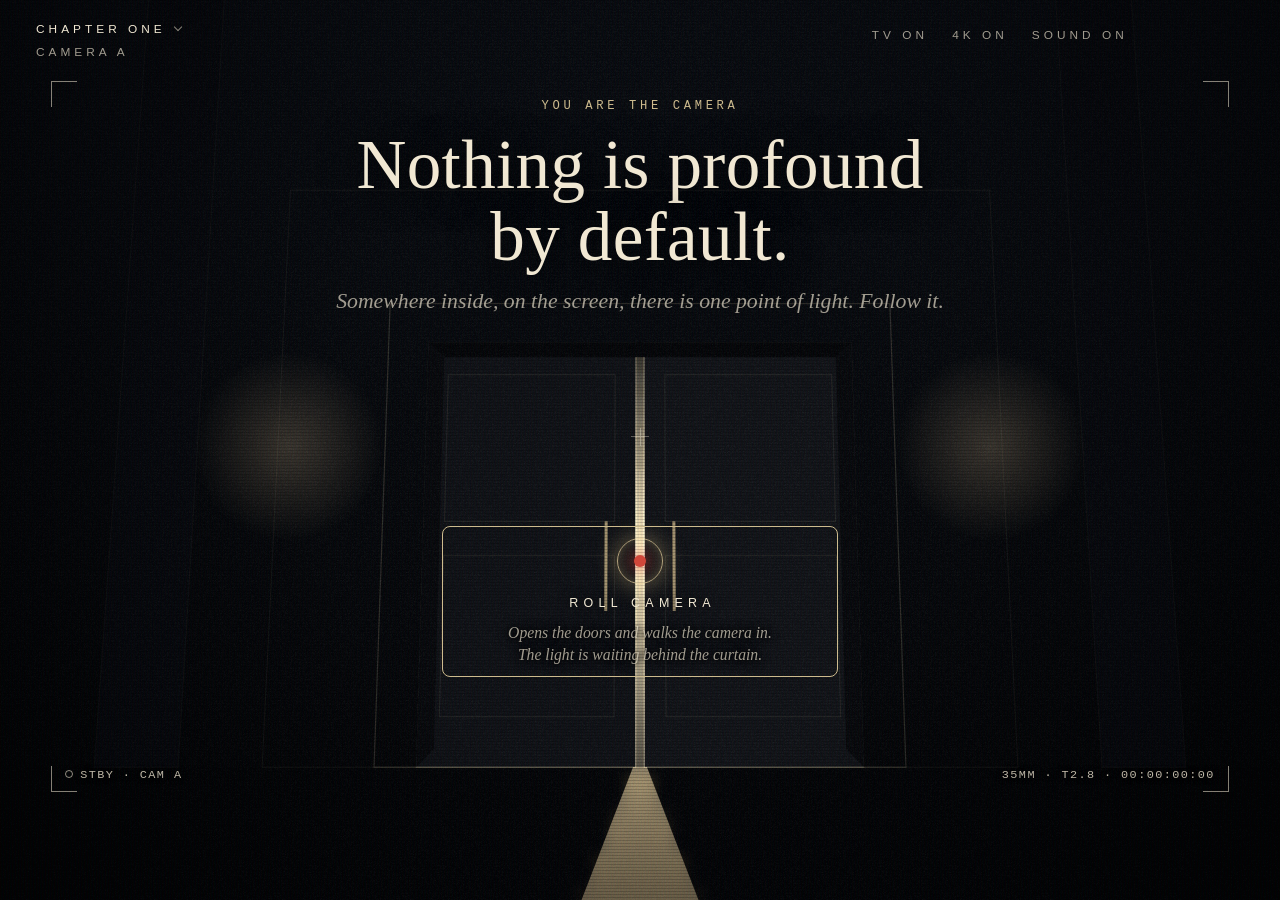
==== index.html @ b14008a3 "first version" ====
<!doctype html>
<html lang="en">
<head>
<meta charset="utf-8">
<meta name="viewport" content="width=device-width,initial-scale=1,viewport-fit=cover">
</head>
<body>
<title>Nothing Is Profound</title>
<meta name="description" content="Chapter One of an interactive exhibition: a camera follows one point of light through a cinema in four takes.">
<meta name="theme-color" content="#05070a">
<style>
:root{color-scheme:dark;
  --ink:#05070a; --ivory:#f1e8d3; --gold:#cdbb8e; --dim:rgba(241,232,211,.66); --rule:rgba(205,187,142,.5); --rec:#d0473a;
  --serif:"Cormorant Garamond","Iowan Old Style","Palatino Linotype",Palatino,"Book Antiqua",Georgia,"Times New Roman",serif;
  --sans:"Helvetica Neue",Helvetica,Arial,"Segoe UI",system-ui,sans-serif;
  --mono:ui-monospace,"SF Mono",Menlo,Consolas,"Courier New",monospace;
  --ease:cubic-bezier(.22,.61,.36,1);
}
*{box-sizing:border-box;margin:0;padding:0}
html,body{height:100%;background:var(--ink);color:var(--ivory);overflow:hidden;overscroll-behavior:none;touch-action:none;-webkit-tap-highlight-color:transparent}
body{font-family:var(--sans)}
#stage{position:fixed;inset:0;width:100%;height:100%;display:block}
#tv{position:fixed;inset:0;pointer-events:none;display:none;
  background:
    repeating-linear-gradient(to bottom,rgba(0,0,0,.18) 0,rgba(0,0,0,.18) 1px,transparent 1px,transparent 3px),
    repeating-linear-gradient(to right,rgba(255,60,40,.025) 0,rgba(255,60,40,.025) 1px,rgba(40,255,90,.02) 1px,rgba(40,255,90,.02) 2px,rgba(60,90,255,.025) 2px,rgba(60,90,255,.025) 3px),
    radial-gradient(ellipse 120% 110% at 50% 50%,transparent 58%,rgba(0,0,0,.58) 100%)}
body.tv #tv{display:block}

#vf{position:fixed;inset:max(64px,9vh) clamp(16px,4vw,56px) max(78px,12vh);pointer-events:none;transition:opacity 1.6s var(--ease)}
#vf i{position:absolute;width:26px;height:26px;border:0 solid rgba(241,232,211,.55)}
#vf i:nth-child(1){left:0;top:0;border-left-width:1px;border-top-width:1px}
#vf i:nth-child(2){right:0;top:0;border-right-width:1px;border-top-width:1px}
#vf i:nth-child(3){left:0;bottom:0;border-left-width:1px;border-bottom-width:1px}
#vf i:nth-child(4){right:0;bottom:0;border-right-width:1px;border-bottom-width:1px}
#vf .cross{position:absolute;left:50%;top:50%;width:18px;height:18px;margin:-9px 0 0 -9px;opacity:.35}
#vf .cross::before,#vf .cross::after{content:"";position:absolute;background:var(--ivory)}
#vf .cross::before{left:8.5px;top:0;width:1px;height:18px}#vf .cross::after{top:8.5px;left:0;height:1px;width:18px}
#vf .info{position:absolute;bottom:10px;font-family:var(--mono);font-size:.74rem;letter-spacing:.12em;color:rgba(241,232,211,.78);text-shadow:0 0 6px #000;white-space:nowrap}
#vf .l{left:14px}#vf .r{right:14px}
#vf .dot{display:inline-block;width:8px;height:8px;border-radius:50%;background:var(--rec);margin-right:7px;vertical-align:0;box-shadow:0 0 8px rgba(208,71,58,.8)}
body.stby #vf .dot{background:transparent;border:1px solid rgba(241,232,211,.6);box-shadow:none}
body.rec #vf .dot{animation:blink 1.6s steps(1) infinite}
body.hold #vf .dot{animation:none}
@keyframes blink{0%{opacity:1}50%{opacity:.25}}
body.final #vf .cross,body.dark #vf .cross{opacity:0}
body.dark #vf i{border-color:rgba(26,28,32,.5)}body.dark #vf .info{color:#1a1c20;text-shadow:none}

#ui{position:fixed;inset:0;pointer-events:none}
button{font:inherit;color:inherit;background:none;border:0;cursor:pointer;pointer-events:auto}
button:focus-visible{outline:1px solid var(--gold);outline-offset:5px;border-radius:2px}
.sr{position:absolute;width:1px;height:1px;overflow:hidden;clip:rect(0 0 0 0);white-space:nowrap}
.top{position:absolute;left:0;right:0;top:0;display:flex;justify-content:space-between;align-items:flex-start;padding:max(18px,env(safe-area-inset-top)) clamp(16px,3vw,36px) 0;font-size:.74rem;letter-spacing:.34em;text-transform:uppercase;color:var(--dim)}
.top .left{line-height:1.9}
.top .left b{font-weight:400;color:var(--ivory)}
.top .right{display:flex;gap:4px;flex-wrap:wrap;justify-content:flex-end}
.top button{padding:10px 10px;letter-spacing:.34em;text-transform:uppercase;font-size:.74rem;color:var(--dim)}
.top button:hover{color:var(--ivory)}
#restartTop{opacity:0;visibility:hidden;transition:opacity 1.6s var(--ease)}
#restartTop.on{opacity:1;visibility:visible}
#prog{position:absolute;left:50%;bottom:max(16px,env(safe-area-inset-bottom));transform:translateX(-50%);width:min(420px,calc(100% - 32px));font-size:.68rem;letter-spacing:.3em;text-transform:uppercase;color:var(--dim);transition:opacity 2s var(--ease)}
#prog .bar{display:grid;grid-template-columns:repeat(4,1fr);gap:6px;margin-bottom:10px}
#prog .bar i{height:1px;background:rgba(241,232,211,.18);position:relative;overflow:hidden}
#prog .bar i b{position:absolute;inset:0;width:0;background:var(--gold)}
#prog .lbl{text-align:center;white-space:nowrap;overflow:hidden;text-overflow:ellipsis}
body.intro #prog{opacity:0}
body.dark .top,body.dark .top button,body.dark #prog{color:#1a1c20}
body.dark #prog .bar i{background:rgba(20,22,26,.25)}

#intro{position:absolute;left:0;right:0;top:clamp(70px,11vh,120px);text-align:center;padding:0 6vw;transition:opacity 2.2s var(--ease)}
#intro .eyebrow{display:block;font-family:var(--mono);font-size:.76rem;letter-spacing:.3em;text-transform:uppercase;color:var(--gold);margin-bottom:16px}
#intro h1{font-family:var(--serif);font-weight:300;font-size:clamp(2.1rem,5.4vw,4.8rem);line-height:1.04;letter-spacing:.005em;text-shadow:0 2px 40px #000;text-wrap:balance}
#intro p{margin-top:clamp(10px,1.8vh,20px);font-family:var(--serif);font-style:italic;font-size:clamp(1rem,1.7vw,1.4rem);color:var(--dim);text-wrap:balance}
body:not(.intro) #intro{opacity:0}
#cta{position:absolute;left:0;top:0;transform:translate(-50%,-30px);display:flex;flex-direction:column;align-items:center;gap:12px;transition:opacity 2s var(--ease);padding:6px;width:min(24rem,86vw)}
#cta .ring{position:relative;width:46px;height:46px;border-radius:50%;border:1px solid rgba(235,214,160,.75);box-shadow:0 0 22px 2px rgba(235,205,140,.35),inset 0 0 14px rgba(235,205,140,.3);animation:breathe 4.4s ease-in-out infinite}
#cta .ring::after{content:"";position:absolute;inset:16px;border-radius:50%;background:var(--rec);box-shadow:0 0 14px 3px rgba(208,71,58,.6)}
#cta .t1{font-size:.78rem;letter-spacing:.42em;text-transform:uppercase;color:var(--ivory);padding-left:.42em;text-shadow:0 0 12px #000}
#cta .t2{font-family:var(--serif);font-style:italic;font-size:.98rem;line-height:1.35;color:var(--dim);text-align:center;text-shadow:0 0 12px #000,0 0 4px #000;text-wrap:balance}
body:not(.intro) #cta{opacity:0;pointer-events:none;visibility:hidden;transition:opacity 1.2s,visibility 0s 1.2s}
@keyframes breathe{0%,100%{opacity:.8;transform:scale(1)}50%{opacity:1;transform:scale(1.06)}}

#shade{position:absolute;left:0;right:0;bottom:0;height:44%;background:linear-gradient(to top,rgba(2,3,5,.82),rgba(2,3,5,.45) 55%,transparent);opacity:0;transition:opacity 1.6s var(--ease)}
#shade.on{opacity:1}
.line{position:absolute;left:50%;width:min(92vw,56rem);transform:translate(-50%,8px);text-align:center;font-family:var(--serif);opacity:0;filter:blur(6px);visibility:hidden;text-wrap:balance;
  transition:opacity .9s var(--ease),transform .9s var(--ease),filter .9s var(--ease),visibility 0s .9s}
.line.on{opacity:1;transform:translate(-50%,0);filter:blur(0);visibility:visible;transition:opacity 1.2s var(--ease),transform 1.2s var(--ease),filter 1.2s var(--ease),visibility 0s}
.line.sub{bottom:calc(16% + 30px);font-size:clamp(1.15rem,.9rem + 1.5vw,2rem);font-style:italic;line-height:1.35;color:var(--ivory);text-shadow:0 1px 18px #000,0 0 3px rgba(0,0,0,.6)}
.line.std{bottom:calc(24% + 34px);font-size:clamp(.95rem,.8rem + .7vw,1.25rem);font-style:italic;line-height:1.45;color:var(--gold);text-shadow:0 2px 18px #000;transition-duration:2s}
.line.final{bottom:calc(34% + 40px);font-size:clamp(1.3rem,.9rem + 2.2vw,2.7rem);font-weight:300;line-height:1.28;color:var(--ivory);text-shadow:0 2px 24px #000;transition-duration:2s}
body.reduced .line{transform:translate(-50%,0);filter:none}

#act{position:absolute;left:50%;bottom:calc(max(16px,env(safe-area-inset-bottom)) + 44px);transform:translateX(-50%);width:min(30rem,calc(100% - 32px));display:flex;flex-direction:column;align-items:center;gap:14px;text-align:center;opacity:0;visibility:hidden;transition:opacity 1s var(--ease),visibility 0s 1s}
#act.on{opacity:1;visibility:visible;transition:opacity 1.4s var(--ease) .2s,visibility 0s}
#act .tag{font-family:var(--mono);font-size:.72rem;letter-spacing:.24em;text-transform:uppercase;color:var(--gold)}
#act p{font-family:var(--serif);font-style:italic;font-size:clamp(.98rem,.86rem + .35vw,1.14rem);line-height:1.4;color:var(--dim);text-shadow:0 0 14px #000,0 0 4px #000;text-wrap:balance}
#actBtn{padding:15px 22px 15px calc(22px + .42em);font-size:.78rem;letter-spacing:.42em;text-transform:uppercase;border:1px solid var(--rule);color:var(--ivory);background:rgba(5,7,10,.45);transition:background .6s,border-color .6s}
#actBtn:hover{background:rgba(205,187,142,.14);border-color:rgba(205,187,142,.85)}
#act:not(.on) #actBtn{pointer-events:none}
.cue{position:absolute;left:50%;bottom:calc(16% + 30px);transform:translateX(-50%);font-family:var(--serif);font-style:italic;letter-spacing:.14em;font-size:1.05rem;color:var(--dim);white-space:nowrap;opacity:0;visibility:hidden;transition:opacity 1s var(--ease),visibility 0s 1s}
.cue.on{opacity:1;visibility:visible;transition:opacity 1.2s var(--ease),visibility 0s}
noscript{position:fixed;inset:0;display:grid;place-items:center;text-align:center;padding:2rem;font-family:var(--serif);font-size:1.4rem}
@media (max-width:640px){
  .top{font-size:.66rem;letter-spacing:.26em}
  .top button{padding:10px 6px;letter-spacing:.2em}
  .top .left .scn{display:none}
  #vf .info{font-size:.66rem;letter-spacing:.06em}
}
@media (prefers-reduced-motion:reduce){#cta .ring{animation:none}body.rec #vf .dot{animation:none}}
</style>
<script>document.body.classList.add("intro","tv","stby")</script>
<canvas id="stage" aria-hidden="true"></canvas>
<div id="tv" aria-hidden="true"></div>
<div id="vf" aria-hidden="true"><i></i><i></i><i></i><i></i><span class="cross"></span>
  <span class="info l"><span class="dot"></span><span id="vfL">STBY &middot; CAM A</span></span>
  <span class="info r" id="vfR">35MM &middot; T2.8 &middot; 00:00:00:00</span>
</div>
<div id="ui">
  <div id="shade"></div>
  <header class="top">
    <div class="left"><b>Chapter One</b><br><span class="scn" id="scn">Camera A</span></div>
    <div class="right">
      <button id="tvBtn" type="button" aria-pressed="true">TV on</button>
      <button id="qual" type="button" aria-pressed="true">4K on</button>
      <button id="snd" type="button" aria-pressed="true">Sound on</button>
      <button id="restartTop" type="button">Restart</button>
    </div>
  </header>

  <section id="intro">
    <span class="eyebrow">You are the camera</span>
    <h1>Nothing is profound<br>by default.</h1>
    <p>Somewhere inside, on the screen, there is one point of light. Follow it.</p>
  </section>
  <button id="cta" type="button">
    <span class="ring" aria-hidden="true"></span>
    <span class="t1">Roll camera</span>
    <span class="t2">Opens the doors and walks the camera in. The light is waiting behind the curtain.</span>
  </button>

  <div id="lines"></div>
  <div class="cue" id="cue">Hold this moment.</div>
  <div id="act">
    <span class="tag" id="actTag">Next</span>
    <p id="actNote"></p>
    <button id="actBtn" type="button">Continue</button>
  </div>

  <div id="prog" role="progressbar" aria-label="Take" aria-valuemin="1" aria-valuemax="4" aria-valuenow="1">
    <div class="bar"><i><b></b></i><i><b></b></i><i><b></b></i><i><b></b></i></div>
    <div class="lbl" id="lbl">Take 1 of 4 · The Eye Opens</div>
  </div>
  <div class="sr" id="live" aria-live="polite"></div>
</div>
<noscript>This exhibition needs JavaScript to run.</noscript>

<script>
(()=>{
'use strict';
const $=s=>document.querySelector(s);
const cv=$('#stage');
const mainCtx=cv.getContext('2d',{alpha:false});
let ctx=mainCtx;
let reduce=matchMedia('(prefers-reduced-motion: reduce)').matches;
matchMedia('(prefers-reduced-motion: reduce)').addEventListener?.('change',e=>{reduce=e.matches;document.body.classList.toggle('reduced',reduce)});
document.body.classList.toggle('reduced',reduce);
const SERIF='"Cormorant Garamond","Iowan Old Style","Palatino Linotype",Palatino,"Book Antiqua",Georgia,"Times New Roman",serif';

/* ---------- constants & helpers ---------- */
const L=44, WALL=8.2, CEIL=6.4, SHW=6, SY0=-0.1, SY1=5.3, NEAR=0.25, SCY=2.6;
const ZP=2.9, YP=5.85, OPEN=7.4;
const clamp=(v,a,b)=>v<a?a:v>b?b:v, lerp=(a,b,t)=>a+(b-a)*t;
const sstep=(a,b,x)=>{const t=clamp((x-a)/(b-a),0,1);return t*t*(3-2*t)};
const eio=t=>{t=clamp(t,0,1);return t<.5?4*t*t*t:1-Math.pow(-2*t+2,3)/2};
const eo=t=>{t=clamp(t,0,1);return 1-Math.pow(1-t,3)};
const rgb=(r,g,b,a=1)=>`rgba(${r|0},${g|0},${b|0},${a.toFixed(3)})`;
const GOLD=a=>rgb(205,190,150,a);
const floorY=z=>z>6?-0.047*(z-6):0;
const E=(z,up=0)=>floorY(z)+1.62+up;
function mulberry(a){return()=>{a|=0;a=a+0x6D2B79F5|0;let t=Math.imul(a^a>>>15,1|a);t=t+Math.imul(t^t>>>7,61|t)^t;return((t^t>>>14)>>>0)/4294967296}}

/* ---------- the text ---------- */
const TXT={
 l1:'Before you admire it, look.',
 l2:'Stay with the image.',
 l7:'A pause must create tension, anticipation, unease — something.',
 l11:'Nothing is profound<br>by default.',
 l12:'But if it refuses understanding,<br>it must create something in its place.',
 l13:'One standard for every chapter that follows:<br>judge a film by what it creates on screen.',
};
/* Chapter One sets the standard and asks only one thing of you: look.
   Ambiguity and confusion belong to Chapter Two; discomfort, boredom and wasted time to Chapter Three. */
const TAKES=['The Eye Opens','Stay','The Pause','What It Creates'];
const NEXT=[
 null,
 {label:'Roll take 2', note:'Holds the camera on the image. Nothing is explained; see what staying gives you.'},
 {label:'Roll take 3', note:'The light falls toward still water. Everything, the camera included, stops for four seconds.'},
 {label:'Roll take 4', note:'The light leaves the screen, leads the camera through it and shows what it creates.'},
 {label:'Continue · Chapter Two', note:'The camera stops. Next: a short film, and the question of what it means.'},
];
/* the curtain only opens from the middle to both sides: close, change, open */
const REOPEN=[[0,OPEN],[.9,0],[1.0,0],[2.1,OPEN]];
const SC=[0,SCY,L];

/* each take: camera keys [t,x,y,z,aimX,aimY,aimZ], the curtain, the words, and a camera effect tied to the film */
function buildAct(n){
  switch(n){
  case 1:return{T:10,
    cam:[[0,0,1.62,S.z0,0,1.62+.11*-S.z0,0],[3.2,0,1.62,-1.0,0,2.0,20],[6.5,.4,E(9),9,...SC],[10,0,E(18.5),18.5,...SC]],
    trav:[[0,0],[4.4,0],[6.4,OPEN]],
    words:[['l1',5.0,1e9,{y:.86,fs:40}]],
    film:film1,fx:t=>({})};
  case 2:return{T:10,
    cam:[[0,0,E(18.5),18.5,...SC],[2.2,0,E(18.6),18.6,...SC],[10,0,E(22.5,.15),22.5,...SC]],
    trav:REOPEN,
    words:[['l2',2.4,6.2,{y:.18,fs:46}]],
    film:film2,fx:fx2};
  case 3:return{T:6.5,
    cam:[[0,0,E(22.5,.15),22.5,...SC],[2.0,0,E(23,1.2),23,...SC],[4.0,1.2,E(26,1.8),26,0,1.6,L],[6.5,0,E(28,.3),28,...SC]],
    trav:REOPEN,
    words:[['l7',2.2,1e9,{y:.18,fs:32}]],
    film:film4,fx:fx4,pauseAt:4.0,impact:4.4};
  case 4:{
    const cover=PW*Math.max(W/PW,H/PH);S.zF=clamp(L-2*SHW*F0/cover,30,42.6);
    return{T:13,
    cam:[[0,0,E(28,.3),28,...SC],[3.4,-.8,E(27,.6),27,...SC],[5.5,0,E(31,.2),31,...SC],[7.0,0,SCY,S.zF,...SC]],
    trav:REOPEN,
    words:[['l11',5.4,1e9,{y:.47,fs:60,w:.52,upright:1}]],
    film:film5,fx:fx5,final:1};}
  }
}
function track(tr,t){
  if(t<=tr[0][0])return tr[0][1];
  for(let i=0;i<tr.length-1;i++){const a=tr[i],b=tr[i+1];if(t<=b[0])return lerp(a[1],b[1],eio((t-a[0])/((b[0]-a[0])||1)))}
  return tr[tr.length-1][1];
}
function camEval(k,t){
  const n=k.length;if(n===1||t<=k[0][0])return k[0];if(t>=k[n-1][0])return k[n-1];
  let i=0;while(t>k[i+1][0])i++;
  const a=k[i],b=k[i+1],h=b[0]-a[0],s=(t-a[0])/h,s2=s*s,s3=s2*s;
  const h00=2*s3-3*s2+1,h10=s3-2*s2+s,h01=-2*s3+3*s2,h11=s3-s2,out=[t];
  for(let d=1;d<7;d++){
    const m0=i===0?0:(b[d]-k[i-1][d])/(b[0]-k[i-1][0]);
    const m1=i+1===n-1?0:(k[i+2][d]-a[d])/(k[i+2][0]-a[0]);
    out.push(h00*a[d]+h10*h*m0+h01*b[d]+h11*h*m1);
  }
  return out;
}

/* ---------- state ---------- */
let S,ACT=null;
function fresh(){return{act:0,at:0,ready:false,readyT:0,t:0,rec:0,ts:1,tsT:1,z0:-6,zF:38,
  px:0,py:0,ptx:0,pty:0,door:0,frozen:false,holdT:0,pauseDone:false,impact:false,reveal:5,
  domOn:{},flood:0,ground:0,beyondT:0,trav:0,luma:.2,blur:0,roll:0,streak:0}}
S=fresh();
const now=()=>performance.now();

/* ---------- geometry of the room ---------- */
const rng=mulberry(20190);
const rows=[];
for(let i=0;i<33;i++){
  const z=6.6+i*1.05,seats=[],dens=.26+rng()*.52;
  for(const sd of[-1,1]){let prev=false;
    for(let j=0;j<9;j++){
      const occ=rng()<dens*(prev?1.25:.82);prev=occ;
      let p=null;
      if(occ){const tall=rng();p={dx:(rng()-.5)*.09,s:.9+rng()*.24,h:1.22+tall*.12,sh:(rng()-.5)*.04,hair:rng()<.3?(rng()<.5?-1:1):0,lean:(rng()-.5)*.05}}
      seats.push({xc:sd*(1.6+j*.6),p});
    }}
  if(z>16.5&&z<20.6)continue;
  rows.push({z,seats});
}
const PILZ=[];for(let z=3.2;z<41;z+=3)PILZ.push(z);
const PANELS=[27.2,30.2,33.4];
const dust=[];{const r=mulberry(9);for(let i=0;i<170;i++)dust.push({x:(r()-.5)*15,y:-1.2+r()*7.4,z:2+r()*41,a:r()*6.28,b:r()*6.28,c:r()*6.28,s:.4+r()*1.2})}

/* ---------- the film on the screen, drawn live ---------- */
const PW=960,PH=432;
const mk=(w,h)=>{const c=document.createElement('canvas');c.width=w;c.height=h;return c};
const pc=mk(PW,PH),g=pc.getContext('2d'),tvC=mk(PW,PH),tg=tvC.getContext('2d');
const scan=mk(1,3);{const s=scan.getContext('2d');s.fillStyle='rgba(0,0,0,.28)';s.fillRect(0,2,1,1)}
const scanPat=tg.createPattern(scan,'repeat');
const hasFilter='filter' in g;
const INK='#1b1812',INKA=a=>`rgba(27,24,18,${clamp(a,0,1).toFixed(3)})`,LIGHT=a=>`rgba(255,251,238,${clamp(a,0,1).toFixed(3)})`;
const CTR=[PW/2,PH*.45];
function wrapText(text,maxW){
  const out=[];
  for(const para of text.split('<br>')){let cur='';for(const w of para.split(' ')){const t=cur?cur+' '+w:w;if(cur&&g.measureText(t).width>maxW){out.push(cur);cur=w}else cur=t}out.push(cur)}
  return out;
}
function drawWords(t){
  for(const [k,t0,t1,o] of ACT.words){
    const a=sstep(t0,t0+.6,t)*(1-sstep(t1-.45,t1,t));if(a<.01)continue;
    g.save();g.globalAlpha=a;g.font=(o.upright?'300 ':'italic 400 ')+o.fs+'px '+SERIF;g.textAlign='center';g.textBaseline='middle';
    const lines=wrapText(TXT[k],(o.w||.84)*PW),lh=o.fs*(o.upright?1.04:1.22),y0=o.y*PH-(lines.length-1)*lh/2+(1-a)*6;
    g.fillStyle=INK;g.shadowColor='rgba(255,248,230,.7)';g.shadowBlur=12;
    lines.forEach((s,i)=>g.fillText(s,(o.x||.5)*PW,y0+i*lh));g.restore();
  }
}
/* the protagonist: one point of light */
function spark(x,y,r,a=1){
  if(a<.01)return;
  const R=r*4.5,gl=g.createRadialGradient(x,y,0,x,y,R);gl.addColorStop(0,`rgba(255,226,160,${(.9*a).toFixed(3)})`);gl.addColorStop(.3,`rgba(255,214,140,${(.4*a).toFixed(3)})`);gl.addColorStop(1,'rgba(255,214,140,0)');
  g.fillStyle=gl;g.fillRect(x-R,y-R,2*R,2*R);
  const cg=g.createRadialGradient(x-r*.3,y-r*.3,0,x,y,r);cg.addColorStop(0,`rgba(255,252,240,${a.toFixed(3)})`);cg.addColorStop(1,`rgba(244,196,112,${a.toFixed(3)})`);
  g.fillStyle=cg;g.beginPath();g.arc(x,y,r,0,6.2832);g.fill();g.strokeStyle=INKA(.7*a);g.lineWidth=1.4;g.stroke();
}
function poly2(n,cx,cy,r,rot){g.moveTo(cx+r*Math.cos(rot),cy+r*Math.sin(rot));for(let i=1;i<n;i++)g.lineTo(cx+r*Math.cos(rot+i*6.2832/n),cy+r*Math.sin(rot+i*6.2832/n));g.closePath()}
const HY=PH*.64, SUN=[PW/2,HY-18];
function horizon(a,s,t){
  if(a<.01)return;
  g.fillStyle=`rgba(70,62,46,${(.2*a).toFixed(3)})`;g.fillRect(0,HY,PW,PH-HY);
  g.fillStyle=INKA(.75*a);g.fillRect(PW*.06,HY,PW*.88,1.5);
  for(let i=0;i<6;i++){const w=(34-i*4)*s*(.65+.35*Math.sin(t*2.3+i*1.7));g.fillStyle=LIGHT(.75*s*a);g.fillRect(PW/2-w,HY+8+i*9,w*2,1.5)}
}

/* TAKE 1: a point of light in the dark; an iris opens; the light becomes a low sun and stays */
function film1(t){
  const io=eo((t-4.6)/2.4),s=eio((t-7.2)/1.6),hw=eo((t-7.0)/1.2);
  if(hw>.01){g.save();g.beginPath();g.rect(PW/2-hw*PW*.5,0,hw*PW,PH);g.clip();horizon(1,s,t);g.restore()}
  const r=lerp(4,30,s),x=SUN[0],y=lerp(CTR[1],SUN[1],s);
  if(io<.999){
    const rad=lerp(0,PW*.72,io);
    g.save();g.beginPath();g.rect(0,0,PW,PH);if(rad>.5)poly2(7,CTR[0],CTR[1],rad,io*.9);g.fillStyle='#100e0b';g.fill('evenodd');
    if(rad>.5){g.strokeStyle=LIGHT(.3);g.lineWidth=1.2;g.beginPath();poly2(7,CTR[0],CTR[1],rad,io*.9);g.stroke()}
    g.restore();
  }
  spark(x,y+Math.sin(t*1.3)*1.2*s,r*(1+.04*Math.sin(t*2.1)),1);
  S.luma=.2+.75*io+.1*s;
}
/* TAKE 2 (Stay): nothing is explained. The camera stays, and staying is answered:
   the sun goes down, stars come out, and its reflection reaches all the way to you */
const STARS=(()=>{const r=mulberry(31),p=[];for(let i=0;i<46;i++)p.push([r()*PW,r()*HY*.9,r()*6.28,.6+r()*1.4]);return p})();
const setK=t=>eio((t-2.4)/6.2);
function sunset(k,t,lenMul=1){
  if(k>0){
    const sk=g.createLinearGradient(0,0,0,HY);sk.addColorStop(0,`rgba(28,24,30,${(.55*k).toFixed(3)})`);sk.addColorStop(1,`rgba(120,80,40,${(.25*k).toFixed(3)})`);
    g.fillStyle=sk;g.fillRect(0,0,PW,HY);
    for(const [x,y,ph,s] of STARS){const a=sstep(.3,1,k)*(.5+.5*Math.sin(t*1.1*s+ph));g.fillStyle=LIGHT(a*.9);g.fillRect(x,y,1.6*s,1.6*s)}
  }
  g.fillStyle='rgba(70,62,46,.2)';g.fillRect(0,HY,PW,PH-HY);g.fillStyle=INKA(.75);g.fillRect(PW*.06,HY,PW*.88,1.5);
  const y=lerp(SUN[1],HY+10,k);
  g.save();g.beginPath();g.rect(0,0,PW,HY);g.clip();spark(SUN[0],y+Math.sin(t*1.3)*1.2*(1-k),30);g.restore();
  const len=lerp(40,PH-HY-2,eo(k))*lenMul;
  for(let i=0;i*7<len;i++){const w=(lerp(30,70,k)-i*.12)*(.55+.45*Math.sin(t*2.2+i*1.3))*lenMul;
    if(w>1){g.fillStyle=`rgba(255,224,160,${(.75*(1-i*7/(PH-HY))).toFixed(3)})`;g.fillRect(SUN[0]-w,HY+5+i*7,w*2,2)}}
}
function film2(t){sunset(setK(t),t);S.luma=1-.3*setK(t)}
function fx2(){return{}}

/* TAKE 3 (The pause): the sunset's reflection gathers back into the light, which rises,
   then falls toward still water; everything stops; it lands */
const WY=PH*.76;
const dropF=t=>t<4?Math.pow(clamp((t-2.2)/1.8,0,1),1.8)*.93:lerp(.93,1,eio((t-4)/.4));
function film4(t){
  if(t<2.05){const gk=eio((t-.2)/1.2),u=eio((t-1.4)/.6);
    if(gk<1){g.save();g.globalAlpha=1-gk*.999;sunset(1-gk,t,1-gk);g.restore()}
    spark(PW/2,lerp(HY-4,PH*.08,u),lerp(lerp(30,6,gk),5.5,u),gk)}
  const wa=eo((t-1.6)/.6),imp=t>4.4?t-4.4:-1;
  g.fillStyle=`rgba(80,72,56,${(.18*wa).toFixed(3)})`;g.fillRect(0,WY,PW,PH-WY);
  if(imp>0){const gl=g.createLinearGradient(0,WY,0,PH);gl.addColorStop(0,LIGHT(.5*Math.exp(-imp*.8)));gl.addColorStop(1,LIGHT(0));g.fillStyle=gl;g.fillRect(0,WY,PW,PH-WY)}
  g.fillStyle=INKA(.75*wa);g.fillRect(PW/2-PW*.42*wa,WY,PW*.84*wa,1.5);
  if(t>2.0&&t<4.4){const y=lerp(PH*.08,WY-8,dropF(t));spark(PW/2,y,5.5);g.fillStyle=INKA(.6);g.beginPath();g.moveTo(PW/2,y-14);g.lineTo(PW/2-4,y-4);g.lineTo(PW/2+4,y-4);g.closePath();g.fill()}
  if(imp>0){for(let j=0;j<5;j++){const p=(imp-j*.32)/2.0;if(p<=0||p>=1)continue;g.strokeStyle=INKA(.75*(1-p));g.lineWidth=1.6;g.beginPath();g.ellipse(PW/2,WY,PW*.44*eo(p),PH*.08*eo(p),0,0,6.2832);g.stroke()}
    spark(PW/2,WY-2,lerp(9,3,clamp(imp/1.2,0,1)),Math.max(.4,1-imp*.4))}
  S.luma=t<4.4?.75:lerp(.75,1,sstep(4.4,5.2,t))+.25*Math.exp(-Math.max(0,t-4.6)*1.5)*sstep(4.4,4.6,t);
}
function fx4(t){
  const w=sstep(2.0,2.6,t)*(1-sstep(4.6,5.8,t)),y=lerp(PH*.08,WY,dropF(t));
  const imp=t-4.4,jolt=imp>0?.35*Math.sin(imp*9)*Math.exp(-imp*2.5):0;
  return{aim:[0,SY1-(y/PH)*(SY1-SY0),L],aimW:w,dz:jolt,pitch:imp>0?.01*Math.sin(imp*31)*Math.exp(-imp*4):0};
}

/* TAKE 4 (What it creates): the light rises off the water, leaves the screen, flies through the room
   and comes back to write the standard with its own light */
const FT0=3.6,FT1=5.5;
function film5(t){
  const wa=1-sstep(5.0,5.8,t);
  g.fillStyle=`rgba(80,72,56,${(.18*wa).toFixed(3)})`;g.fillRect(0,WY,PW,PH-WY);g.fillStyle=INKA(.7*wa);g.fillRect(PW*.08,WY,PW*.84,1.5);
  if(t<2.6){const p=.5+t*.2;g.strokeStyle=INKA(.3*(1-t/2.6));g.lineWidth=1.2;g.beginPath();g.ellipse(PW/2,WY,PW*.44*p,PH*.08*p,0,0,6.2832);g.stroke()}
  if(t<3.75){const u=eio((t-2.2)/.8),y=lerp(WY-3,PH*.45,u)-eio((t-3.2)/.5)*PH*.6;spark(PW/2,y,lerp(4,7,u),1-sstep(3.45,3.75,t))}
  if(t>5.35&&t<7.2){const sx=lerp(-.15,1.15,eio((t-5.4)/1.6))*PW,sg=g.createLinearGradient(sx-130,0,sx+130,0);
    sg.addColorStop(0,LIGHT(0));sg.addColorStop(.5,LIGHT(.6));sg.addColorStop(1,LIGHT(0));
    g.save();g.globalCompositeOperation='lighter';g.fillStyle=sg;g.fillRect(sx-130,0,260,PH);g.restore();spark(sx,PH*.47,6,1-sstep(6.6,7.0,t))}
  S.luma=1+(t>FT0&&t<FT1+.1?.15:0);
}
const FLIGHT=[[0,2.8,43.9],[2.6,4.4,38],[1.8,3.4,31.5],[-1.6,3.9,30.5],[-2.4,4.5,36],[0,2.6,43.9]];
function flightAt(t){
  const u=clamp((t-FT0)/(FT1-FT0),0,1)*(FLIGHT.length-1),i=Math.min(FLIGHT.length-2,Math.floor(u)),s=u-i;
  const p0=FLIGHT[Math.max(0,i-1)],p1=FLIGHT[i],p2=FLIGHT[i+1],p3=FLIGHT[Math.min(FLIGHT.length-1,i+2)];
  const s2=s*s,s3=s2*s,o=[];
  for(let d=0;d<3;d++)o.push(.5*((2*p1[d])+(-p0[d]+p2[d])*s+(2*p0[d]-5*p1[d]+4*p2[d]-p3[d])*s2+(-p0[d]+3*p1[d]-3*p2[d]+p3[d])*s3));
  return o;
}
function fx5(t){
  const w=sstep(FT0-.1,FT0+.4,t)*(1-sstep(FT1-.5,FT1,t));
  return{aim:w>0?flightAt(t):null,aimW:w*.85};
}

function renderProj(){
  g.setTransform(1,0,0,1,0,0);g.globalAlpha=1;g.globalCompositeOperation='source-over';g.shadowBlur=0;g.lineCap='round';
  const gr=g.createRadialGradient(PW*.5,PH*.5,0,PW*.5,PH*.5,PW*.62);
  gr.addColorStop(0,'#ece3cb');gr.addColorStop(.55,'#c8bda0');gr.addColorStop(1,'#71684f');
  g.fillStyle=gr;g.fillRect(0,0,PW,PH);
  if(ACT){ACT.film(S.at);drawWords(S.at)}
  else{g.fillStyle='#100e0b';g.fillRect(0,0,PW,PH);spark(CTR[0],CTR[1],4)}
  const tvOn=document.body.classList.contains('tv');
  tg.setTransform(1,0,0,1,0,0);tg.globalAlpha=1;tg.globalCompositeOperation='copy';tg.drawImage(pc,0,0);tg.globalCompositeOperation='source-over';
  if(tvOn){
    tg.globalAlpha=.2;tg.drawImage(pc,3,0);tg.globalAlpha=.1;tg.drawImage(pc,-2,1);tg.globalAlpha=1;
    tg.fillStyle=scanPat;tg.fillRect(0,0,PW,PH);
    tg.fillStyle='rgba(70,52,28,.07)';tg.fillRect(0,0,PW,PH);
    const vg=tg.createRadialGradient(PW/2,PH/2,PH*.42,PW/2,PH/2,PW*.6);vg.addColorStop(0,'rgba(0,0,0,0)');vg.addColorStop(1,'rgba(0,0,0,.4)');
    tg.fillStyle=vg;tg.fillRect(0,0,PW,PH);
  }
}

/* ---------- canvas, camera & projection ---------- */
let W=0,H=0,DPR=1,F0=900,F=900,CX=0,CY=0,qscale=1,q4k=true,bgGrad,vigGrad,grainPat;
const fxC=mk(4,4),fxCtx=fxC.getContext('2d'),b1C=mk(4,4),b1=b1C.getContext('2d'),b2C=mk(4,4),b2=b2C.getContext('2d');
let grainTile=null;
const cam={x:0,y:1.62,z:-6,cy:1,sy:0,cp:1,sp:0};
let PX=0,PY=0,PD=1;
function resize(){
  W=Math.max(innerWidth,320);H=Math.max(innerHeight,240);CX=W/2;CY=H/2;
  const dev=devicePixelRatio||1;
  let dpr=q4k?Math.max(dev,2):Math.min(dev,1.5);
  dpr=Math.min(dpr,3)*qscale;
  const cap=q4k?3840*2160:1920*1200;
  if(W*H*dpr*dpr>cap)dpr=Math.sqrt(cap/(W*H));
  DPR=Math.max(.5,dpr);
  cv.width=Math.round(W*DPR);cv.height=Math.round(H*DPR);
  fxC.width=Math.ceil(cv.width/4);fxC.height=Math.ceil(cv.height/4);
  b1C.width=Math.ceil(cv.width/8);b1C.height=Math.ceil(cv.height/8);
  b2C.width=Math.ceil(cv.width/32);b2C.height=Math.ceil(cv.height/32);
  F0=F=Math.max(H*.9,W*.55);
  S.z0=-Math.max(6,6.2*F0/W);
  mainCtx.setTransform(DPR,0,0,DPR,0,0);
  bgGrad=mainCtx.createLinearGradient(0,0,0,H);bgGrad.addColorStop(0,'#070a10');bgGrad.addColorStop(1,'#040507');
  vigGrad=mainCtx.createRadialGradient(W/2,H/2,Math.min(W,H)*.35,W/2,H/2,Math.hypot(W,H)*.62);
  vigGrad.addColorStop(0,'rgba(0,0,0,0)');vigGrad.addColorStop(1,'rgba(0,0,0,.6)');
  if(!grainTile){grainTile=mk(256,256);const gg=grainTile.getContext('2d'),im=gg.createImageData(256,256),r=mulberry(3);
    for(let i=0;i<256*256;i++){const v=r()<.5?0:255;im.data[i*4]=im.data[i*4+1]=im.data[i*4+2]=v;im.data[i*4+3]=r()*30}
    gg.putImageData(im,0,0)}
  grainPat=mainCtx.createPattern(grainTile,'repeat');
  if(grainPat.setTransform&&window.DOMMatrix)grainPat.setTransform(new DOMMatrix([1/DPR,0,0,1/DPR,0,0]));
  $('#qual').textContent=q4k?'4K on':'4K off';$('#qual').setAttribute('aria-pressed',String(q4k));
  setCamera();
}
function pj(x,y,z){
  const dx=x-cam.x,dy=y-cam.y,dz=z-cam.z;
  const zc=dx*cam.sy+dz*cam.cy,xc=dx*cam.cy-dz*cam.sy,yc=dy*cam.cp-zc*cam.sp,d=dy*cam.sp+zc*cam.cp;
  PD=d;const k=F/d;PX=CX+xc*k;PY=CY-yc*k;
}
const cbuf=new Float64Array(96);
function pathPoly(a){
  const n=a.length/3;let started=false;
  for(let i=0;i<n;i++){
    const dx=a[i*3]-cam.x,dy=a[i*3+1]-cam.y,dz=a[i*3+2]-cam.z,zc=dx*cam.sy+dz*cam.cy;
    cbuf[i*3]=dx*cam.cy-dz*cam.sy;cbuf[i*3+1]=dy*cam.cp-zc*cam.sp;cbuf[i*3+2]=dy*cam.sp+zc*cam.cp;
  }
  const emit=(x,y,d)=>{const k=F/d,sx=CX+x*k,sy=CY-y*k;if(!started){ctx.moveTo(sx,sy);started=true}else ctx.lineTo(sx,sy)};
  let qx=cbuf[(n-1)*3],qy=cbuf[(n-1)*3+1],qd=cbuf[(n-1)*3+2];
  for(let i=0;i<n;i++){
    const x=cbuf[i*3],y=cbuf[i*3+1],d=cbuf[i*3+2],inC=d>=NEAR,inP=qd>=NEAR;
    if(inC!==inP){const t=(NEAR-qd)/(d-qd);emit(qx+(x-qx)*t,qy+(y-qy)*t,NEAR)}
    if(inC)emit(x,y,d);
    qx=x;qy=y;qd=d;
  }
  return started;
}
function poly(a,fill,stroke,lw){
  ctx.beginPath();if(!pathPoly(a))return;
  if(a.length>6)ctx.closePath();
  if(fill){ctx.fillStyle=fill;ctx.fill()}
  if(stroke){ctx.strokeStyle=stroke;ctx.lineWidth=lw||1;ctx.stroke()}
}
function grad(x1,y1,z1,x2,y2,z2,stops){
  pj(x1,y1,z1);const ax=PX,ay=PY;pj(x2,y2,z2);
  const gg=ctx.createLinearGradient(ax,ay,PX,PY);for(const s of stops)gg.addColorStop(s[0],s[1]);return gg;
}
function add(fn){ctx.save();ctx.globalCompositeOperation='lighter';fn();ctx.restore()}
function rr(p,x,y,w,h,r,top){
  if(top){p.moveTo(x,y+h);p.lineTo(x,y+r);p.arcTo(x,y,x+r,y,r);p.lineTo(x+w-r,y);p.arcTo(x+w,y,x+w,y+r,r);p.lineTo(x+w,y+h);p.closePath()}
  else{p.moveTo(x+r,y);p.arcTo(x+w,y,x+w,y+h,r);p.arcTo(x+w,y+h,x,y+h,r);p.arcTo(x,y+h,x,y,r);p.arcTo(x,y,x+w,y,r);p.closePath()}
}

/* ---------- scene drawing ---------- */
let LIT=0.1,GLOW=0,SR={x:0,y:0,w:0,h:0,vis:false};

/* the film's light reaches the room: rings of light travel across floor and ceiling after the drop lands */
/* while you stay, the sun's reflection runs off the screen and down the aisle to the camera */
function floorStreak(){
  const k=S.streak||0;if(k<.02)return;
  const zs=L-.4,len=k*Math.max(0,zs-cam.z-2.5),z1=zs-len,w=.15+.55*k;if(len<.3)return;
  const sg=grad(0,floorY(zs),zs,0,floorY(z1),z1,[[0,rgb(255,224,160,.42*k)],[.6,rgb(255,224,160,.12*k)],[1,rgb(255,224,160,0)]]);
  add(()=>poly([-w*.4,floorY(zs)+.02,zs,w*.4,floorY(zs)+.02,zs,w,floorY(z1)+.02,z1,-w,floorY(z1)+.02,z1],sg));
}
function roomRipples(){
  if(!ACT||!ACT.impact||S.at<ACT.impact)return;
  const t=S.at-ACT.impact;
  add(()=>{for(let j=0;j<4;j++){const p=(t-j*.35)/2.4;if(p<=0||p>=1)continue;const r=1+eo(p)*40,a=.55*(1-p);
    for(const surf of[0,1]){ctx.beginPath();let pen=false;
      for(let k=0;k<=40;k++){const th=-Math.PI/2+Math.PI*k/40,x=Math.sin(th)*r,z=L-.5-Math.cos(th)*r;
        if(Math.abs(x)>WALL||z<0){pen=false;continue}
        const y=surf?CEIL-.02:floorY(z)+.02;pj(x,y,z);if(PD<NEAR){pen=false;continue}
        if(!pen){ctx.moveTo(PX,PY);pen=true}else ctx.lineTo(PX,PY)}
      ctx.strokeStyle=rgb(240,222,180,a*(surf?.5:1));ctx.lineWidth=2;ctx.stroke()}}});
}

function drawShell(){
  ctx.fillStyle=bgGrad;ctx.fillRect(-W,-H,W*3,H*3);
  const ag=ctx.createLinearGradient(0,0,0,H*.5);ag.addColorStop(0,'rgba(40,56,84,.10)');ag.addColorStop(1,'rgba(40,56,84,0)');
  ctx.fillStyle=ag;ctx.fillRect(-W,-H,W*3,H*1.5);
  const lit=LIT*(1+GLOW*.6),z0=Math.max(0,cam.z-6);
  if(cam.z<1)poly([-16,0,cam.z-30,16,0,cam.z-30,16,0,0,-16,0,0],'#06080c');
  const fp=[-WALL,floorY(z0),z0,WALL,floorY(z0),z0];
  if(z0<6)fp.push(WALL,0,6);fp.push(WALL,floorY(L),L,-WALL,floorY(L),L);if(z0<6)fp.push(-WALL,0,6);
  poly(fp,'#07090e');
  const az=Math.max(z0,2),zg=Math.max(az,cam.z+2);
  poly([-1.25,floorY(az),az,1.25,floorY(az),az,1.25,floorY(L),L,-1.25,floorY(L),L],'#0a0d13');
  poly([-WALL,floorY(16.6),16.6,WALL,floorY(16.6),16.6,WALL,floorY(20.9),20.9,-WALL,floorY(20.9),20.9],'#0a0d13');
  if(L-zg>1){
    const lg=grad(0,floorY(L),L,0,floorY(zg),zg,[[0,rgb(232,216,176,.26*lit)],[.7,rgb(232,216,176,.05*lit)],[1,rgb(232,216,176,0)]]);
    add(()=>poly([-1.2,floorY(az),az,1.2,floorY(az),az,1.2,floorY(L),L,-1.2,floorY(L),L],lg));
    for(const sd of[-1,1])poly([sd*1.25,floorY(az)+.005,az,sd*1.25,floorY(L)+.005,L],null,GOLD(.08+.12*lit),1);
  }
  for(const sd of[-1,1]){
    const wp=[sd*WALL,floorY(z0),z0,sd*WALL,CEIL,z0,sd*WALL,CEIL,L,sd*WALL,floorY(L),L];if(z0<6)wp.push(sd*WALL,0,6);
    poly(wp,'#080b11');
    const zm=Math.max(z0,cam.z+2);
    const wg=grad(sd*WALL,2,L,sd*WALL,2,zm,[[0,rgb(205,190,150,.22*lit)],[.5,rgb(205,190,150,.05*lit)],[1,rgb(205,190,150,0)]]);
    add(()=>poly(wp,wg));
    const fz=floorY(zm);
    poly([sd*WALL,floorY(z0),z0,sd*WALL,floorY(L),L,sd*(WALL-1.6),floorY(L),L,sd*(WALL-1.6),floorY(z0),z0],grad(sd*WALL,fz,zm,sd*(WALL-1.6),fz,zm,[[0,'rgba(0,0,0,.6)'],[1,'rgba(0,0,0,0)']]));
    poly([sd*WALL,CEIL,z0,sd*WALL,CEIL,L,sd*WALL,CEIL-1.4,L,sd*WALL,CEIL-1.4,z0],grad(sd*WALL,CEIL,zm,sd*WALL,CEIL-1.4,zm,[[0,'rgba(0,0,0,.45)'],[1,'rgba(0,0,0,0)']]));
    poly([sd*WALL,CEIL-.3,zm,sd*WALL,CEIL-.3,L],null,GOLD(.05+.16*lit),1);
  }
  poly([-WALL,CEIL,z0,WALL,CEIL,z0,WALL,CEIL,L,-WALL,CEIL,L],'#05070b');
  for(let z=L-3;z>=Math.max(cam.z-4,3);z-=4){
    poly([-WALL,CEIL,z,WALL,CEIL,z,WALL,CEIL-.35,z,-WALL,CEIL-.35,z],'#080b11');
    poly([-WALL,CEIL-.35,z,WALL,CEIL-.35,z],null,GOLD(.04+.18*lit*(z/L)),1);
  }
  poly([-WALL,floorY(L),L,WALL,floorY(L),L,WALL,CEIL,L,-WALL,CEIL,L],'#04060a');
  floorStreak();roomRipples();
}

function drape(z,x1,x2,bot,top,lit){
  const w=Math.abs(x2-x1);if(w<.01||top-bot<.01)return;
  const n=Math.max(2,Math.round(w/.55)),ym=(bot+top)/2;
  for(let i=0;i<n;i++){
    const a=lerp(x1,x2,i/n),b=lerp(x1,x2,(i+1)/n);
    pj(a,ym,z);if(PD<NEAR)continue;const p1=PX;pj(b,ym,z);if(PD<NEAR)continue;
    const gg=ctx.createLinearGradient(p1,0,PX,0);
    gg.addColorStop(0,'#05070b');gg.addColorStop(.45,'#121722');gg.addColorStop(1,'#06080c');
    poly([a,bot,z,a,top,z,b,top,z,b,bot,z],gg);
    if(lit){
      const m=(a+b)/2,inside=Math.max(0,1-Math.abs(m)/(SHW+.5));
      if(inside>0){
        const al=lit*inside,g2=ctx.createLinearGradient(p1,0,PX,0);
        g2.addColorStop(0,rgb(240,222,180,.02*al));g2.addColorStop(.45,rgb(240,222,180,.26*al));g2.addColorStop(1,rgb(240,222,180,.03*al));
        const yb=Math.max(bot,SY0),yt=Math.min(top,SY1+.3);
        if(yt>yb)add(()=>poly([a,yb,z,a,yt,z,b,yt,z,b,yb,z],g2));
      }
    }
  }
  const ea=GOLD(.06+.24*LIT*(z/L));
  poly([x1,bot,z,x1,top,z],null,ea,1.2);
  poly([x2,bot,z,x2,top,z],null,ea,1.2);
}

function drawScreen(){
  const z=L;
  pj(-SHW,SY1,z);const tlx=PX,tly=PY,d1=PD;pj(SHW,SY1,z);const trx=PX,try_=PY,d2=PD;pj(-SHW,SY0,z);const blx=PX,bly=PY,d3=PD;pj(SHW,SY0,z);const brx=PX,bry=PY,d4=PD;
  const ok=Math.min(d1,d2,d3,d4)>NEAR;
  const minx=Math.min(tlx,blx),maxx=Math.max(trx,brx),miny=Math.min(tly,try_),maxy=Math.max(bly,bry);
  SR={x:minx,y:miny,w:maxx-minx,h:maxy-miny,vis:ok&&maxx>0&&minx<W&&maxy>0&&miny<H};
  const scr=clamp(LIT*S.luma+GLOW*.15,0,1.25),cx=(minx+maxx)/2,cy=(miny+maxy)/2;
  if(ok){
    add(()=>{const hr=Math.max(SR.w,SR.h)*1.1,hg=ctx.createRadialGradient(cx,cy,0,cx,cy,hr);
      hg.addColorStop(0,rgb(235,220,185,.2*scr));hg.addColorStop(.45,rgb(235,220,185,.05*scr));hg.addColorStop(1,rgb(235,220,185,0));
      ctx.fillStyle=hg;ctx.fillRect(cx-hr,cy-hr,hr*2,hr*2)});
    const fr=.2;
    poly([-SHW-fr,SY0-fr,z,SHW+fr,SY0-fr,z,SHW+fr,SY1+fr,z,-SHW-fr,SY1+fr,z],'#07090d',GOLD(.32*Math.min(1,scr)),1);
    ctx.save();
    ctx.transform((trx-tlx)/PW,(try_-tly)/PW,(blx-tlx)/PH,(bly-tly)/PH,tlx,tly);
    ctx.fillStyle='#090a0d';ctx.fillRect(0,0,PW,PH);
    ctx.globalAlpha=clamp(.06+.94*scr,0,1);ctx.imageSmoothingEnabled=true;ctx.imageSmoothingQuality='high';
    ctx.drawImage(tvC,0,0);
    ctx.restore();
  }
  const fb=floorY(L)-.1,vt=SY1+.5,o=S.trav;
  drape(L-.35,-o-OPEN,-o,fb,vt,LIT);
  drape(L-.36,o,o+OPEN,fb,vt,LIT);
  const inner=SHW+.6,cz=L-.75;
  drape(cz,-WALL,-inner,fb,CEIL,0);drape(cz,inner,WALL,fb,CEIL,0);
  poly([-WALL,vt,cz,WALL,vt,cz,WALL,CEIL,cz,-WALL,CEIL,cz],'#06080c');
  poly([-WALL,vt,cz,WALL,vt,cz],null,GOLD(.10+.2*Math.min(1,scr)),1.2);
}

function drawRow(r){
  const z=r.z,fy=floorY(z);
  const dd=z-cam.z;if(dd<-1)return;
  const rf=z/L,f=sstep(3,36,Math.max(dd,.3));
  const colS=rgb(lerp(5,13,f),lerp(7,18,f),lerp(12,26,f)),colP=rgb(lerp(1,6,f),lerp(2,8,f),lerp(4,12,f));
  const ra=clamp(LIT*S.luma*(.07+.62*Math.pow(rf,1.7))*(1+GLOW*1.2)*(1-sstep(S.reveal,S.reveal+10,Math.max(dd,0))),0,.85);
  const rimP=rgb(226,208,164,ra),rimS=rgb(170,170,160,ra*.62),halo=rgb(226,208,164,ra*.18);
  const pp=new Path2D(),sp=new Path2D();let anyP=false,anyS=false,kk=0;
  for(const s of r.seats){
    pj(s.xc,fy+.95,z);if(PD<NEAR+.05)continue;
    const k=F/PD,sx=PX,yT=PY;kk=Math.max(kk,k);
    const sw=.52*k;if(sx-sw/2>W+4||sx+sw/2<-4||yT>H+6)continue;
    pj(s.xc,fy-.02,z);const yB=PY;
    rr(sp,sx-sw/2,yT,sw,yB-yT,Math.min(.1*k,sw/2),true);anyS=true;
    const p=s.p;if(!p)continue;anyP=true;
    pj(s.xc+p.dx+p.lean,fy+p.h,z);const hx=PX,hy=PY;
    pj(s.xc+p.dx*.4,fy+1.1+p.sh,z);const shx=PX,shy=PY;
    const rx=.105*p.s*k,ry=.135*p.s*k;
    rr(pp,shx-.235*k,shy,.47*k,.28*k,.11*k,false);
    pp.rect(hx-.045*k,hy,.09*k,yT-hy+2);
    pp.moveTo(hx+rx,hy);pp.ellipse(hx,hy,rx,ry,0,0,6.2832);
    if(p.hair){pp.moveTo(hx+p.hair*rx*.5+rx*.62,hy-ry*.75);pp.ellipse(hx+p.hair*rx*.5,hy-ry*.75,rx*.62,ry*.5,0,0,6.2832)}
  }
  if(!anyS)return;
  const o=clamp(.012*kk,.6,3);
  ctx.save();
  if(anyP){ctx.translate(0,-o*2.2);ctx.fillStyle=halo;ctx.fill(pp);ctx.translate(0,o*1.2);ctx.fillStyle=rimP;ctx.fill(pp);ctx.translate(0,o);ctx.fillStyle=colP;ctx.fill(pp)}
  ctx.translate(0,-o);ctx.fillStyle=rimS;ctx.fill(sp);ctx.translate(0,o);ctx.fillStyle=colS;ctx.fill(sp);
  ctx.restore();
  if(dd>0&&dd<34){ctx.fillStyle=rgb(222,192,128,.4*LIT*(1-dd/34));
    for(const x of[-1.27,1.27]){pj(x,fy+.03,z);if(PD>NEAR){const sz=Math.max(1.1,.032*F/PD);ctx.fillRect(PX-sz/2,PY,sz,sz*.6)}}}
}

function drawPilaster(z){
  const lit=LIT*(1+GLOW),f=z/L;
  for(const sd of[-1,1]){
    const x2=sd*(WALL-.3),fa=floorY(z),fb=floorY(z+.55);
    poly([sd*WALL,fa,z,x2,fa,z,x2,CEIL,z,sd*WALL,CEIL,z],'#090c12');
    poly([x2,fa,z,x2,CEIL,z,x2,CEIL,z+.55,x2,fb,z+.55],'#0e131c');
    poly([x2,fa+.1,z,x2,CEIL,z],null,GOLD(.04+.36*lit*f),1.2);
    pj(x2,fa+2.4,z+.2);
    if(PD>1){const k=F/PD;add(()=>{const r=.5*k,sg=ctx.createRadialGradient(PX,PY,0,PX,PY,r);
      sg.addColorStop(0,rgb(255,214,150,.42*lit));sg.addColorStop(1,rgb(255,214,150,0));ctx.fillStyle=sg;ctx.fillRect(PX-r,PY-r,r*2,r*2)})}
  }
}

function drawProjector(){
  const x0=-.38,x1=.38,y0=YP-.35,y1=YP+.35,za=1.6,zb=ZP;
  poly([-.04,y1,2.2,.04,y1,2.2,.04,CEIL,2.2,-.04,CEIL,2.2],'#07090d');
  poly([x0,y0,zb,x1,y0,zb,x1,y1,zb,x0,y1,zb],'#080a0f');
  poly([x0,y0,za,x1,y0,za,x1,y0,zb,x0,y0,zb],'#06080c');
  poly([x0,y0,za,x0,y1,za,x0,y1,zb,x0,y0,zb],'#07090d');
  poly([x1,y0,za,x1,y1,za,x1,y1,zb,x1,y0,zb],'#07090d');
  poly([x0,y1,za,x1,y1,za,x1,y1,zb,x0,y1,zb],'#0b0e14');
  poly([x0,y0,za,x1,y0,za,x1,y1,za,x0,y1,za],'#090b10',GOLD(.1+.2*LIT),1);
}

function drawBeam(){
  const za=Math.max(ZP,cam.z+.7),zEnd=S.trav<.25?L-.6:L;
  if(za>=zEnd-.2)return;
  const n=18,base=.016*LIT*S.luma*(1+GLOW*.8),s=fxC.width/W;
  fxCtx.setTransform(1,0,0,1,0,0);fxCtx.clearRect(0,0,fxC.width,fxC.height);fxCtx.setTransform(s,0,0,s,0,0);
  ctx=fxCtx;ctx.globalCompositeOperation='lighter';
  for(let i=0;i<n;i++){
    const z=lerp(za,zEnd-.05,i/(n-1)),t=(z-ZP)/(L-ZP);
    const hx=lerp(.12,SHW,t),ya=lerp(YP-.06,SY0,t),yb=lerp(YP+.06,SY1,t);
    poly([-hx,ya,z,hx,ya,z,hx,yb,z,-hx,yb,z],rgb(238,222,185,base/(.55+t*1.4)));
  }
  ctx.globalCompositeOperation='source-over';ctx=mainCtx;
  ctx.save();ctx.setTransform(1,0,0,1,0,0);ctx.globalCompositeOperation='lighter';ctx.imageSmoothingQuality='high';
  ctx.restore();
  ctx.save();ctx.globalCompositeOperation='lighter';ctx.imageSmoothingQuality='high';ctx.drawImage(fxC,0,0,W,H);ctx.restore();
}

function drawDust(){
  const lit=LIT,t=S.t;
  ctx.save();
  for(const pass of[0,1]){
    ctx.beginPath();
    for(const d of dust){
      const x=d.x+Math.sin(t*.13*d.s+d.a)*.35,y=d.y+Math.sin(t*.11*d.s+d.b)*.25,z=d.z+Math.sin(t*.09*d.s+d.c)*.5;
      const tt=(z-ZP)/(L-ZP),hx=lerp(.12,SHW,tt),ya=lerp(YP,SY0,tt),yb=lerp(YP,SY1,tt);
      const inb=tt>0&&Math.abs(x)<hx&&y>ya&&y<yb;
      if((pass===1)!==inb)continue;
      pj(x,y,z);if(PD<.9||PX<-4||PX>W+4||PY<-4||PY>H+4)continue;
      const r=clamp(.014*F/PD,.5,2.4);
      ctx.moveTo(PX+r,PY);ctx.arc(PX,PY,r,0,6.2832);
    }
    ctx.fillStyle=pass?rgb(245,232,198,.6*lit):rgb(200,200,200,.10*lit);ctx.fill();
  }
  ctx.restore();
}

function drawFacade(){
  if(cam.z>-.05)return;
  const O=S.door;
  ctx.beginPath();pathPoly([-16,0,0,16,0,0,16,9,0,-16,9,0]);ctx.closePath();pathPoly([-1.6,0,0,1.6,0,0,1.6,3.1,0,-1.6,3.1,0]);ctx.closePath();
  ctx.fillStyle=grad(0,9,0,0,0,0,[[0,'#0d121b'],[1,'#07090d']]);ctx.fill('evenodd');
  for(const sd of[-1,1]){
    poly([sd*3.3,0,0,sd*3.9,0,0,sd*3.9,9,0,sd*3.3,9,0],'#0a0d14',GOLD(.05),1);
    poly([sd*6.5,.8,0,sd*12,.8,0,sd*12,6.5,0,sd*6.5,6.5,0],null,GOLD(.045),1);
    poly([sd*1.6,0,0,sd*1.6,3.1,0,sd*1.6,3.1,.5,sd*1.6,0,.5],'#0a0c11');
    pj(sd*2.6,2.3,-.05);
    if(PD>.3){const k=F/PD;add(()=>{const r=.7*k,sg=ctx.createRadialGradient(PX,PY,0,PX,PY,r);sg.addColorStop(0,rgb(255,214,150,.20));sg.addColorStop(1,rgb(255,214,150,0));ctx.fillStyle=sg;ctx.fillRect(PX-r,PY-r,r*2,r*2)})}
  }
  poly([-1.6,3.1,0,1.6,3.1,0,1.6,3.1,.5,-1.6,3.1,.5],'#07090d');
  poly([-1.9,0,0,-1.9,3.4,0,1.9,3.4,0,1.9,0,0],null,GOLD(.20),1.2);
  poly([-2.7,0,0,-2.7,4.3,0,2.7,4.3,0,2.7,0,0],null,GOLD(.07),1);
  const lk=1-O*.4,zf=Math.min(-.8,Math.max(-4.5,cam.z+1.2));
  const w0=.05+O*1.6,w1=lerp(w0,.5+O*2.6,-zf/4.5);
  const sg=grad(0,0,0,0,0,zf,[[0,rgb(255,224,160,.5*lk)],[.55,rgb(255,214,150,.12*lk)],[1,rgb(255,214,150,0)]]);
  add(()=>poly([-w0,0,0,w0,0,0,w1,0,zf,-w1,0,zf],sg));
}

function drawLeaves(){
  if(cam.z>1.9)return;
  const O=S.door,th=O*1.66,c=Math.cos(th),s=Math.sin(th),LW=1.57,Y1=3.1;
  for(const sd of[-1,1]){
    const hx=sd*1.6,P=(a,y)=>[hx-sd*a*LW*c,y,a*LW*s],sh=17+8*O+(sd>0?2:0);
    poly([...P(0,0),...P(1,0),...P(1,Y1),...P(0,Y1)],rgb(sh,sh+3,sh+10),GOLD(.32),1);
    for(const [y0,y1] of[[.35,1.5],[1.75,2.85]])poly([...P(.1,y0),...P(.9,y0),...P(.9,y1),...P(.1,y1)],null,GOLD(.10),1);
    poly([...P(.86,1.1),...P(.86,1.75)],null,rgb(235,205,140,.65*(1-O*.6)),3);
  }
  if(O<.98){
    const a=Math.pow(1-O,.6);
    const lg=grad(0,Y1,0,0,0,0,[[0,rgb(255,232,176,.15*a)],[.5,rgb(255,232,176,.95*a)],[1,rgb(255,232,176,.3*a)]]);
    add(()=>poly([-.035,0,0,.035,0,0,.035,Y1,0,-.035,Y1,0],lg));
  }
}

/* the light out in the auditorium, with a short trail */
function drawFlight(){
  if(!ACT||!ACT.final)return;
  const t=S.at;if(t<FT0||t>FT1)return;
  add(()=>{for(let k=14;k>=0;k--){const tt=t-k*.035;if(tt<FT0)continue;const p=flightAt(tt);pj(p[0],p[1],p[2]);if(PD<NEAR)continue;
    const r=Math.max(2,.09*F/PD)*(1-k/16),a=k?.35*(1-k/15):1,gl=ctx.createRadialGradient(PX,PY,0,PX,PY,r*4);
    gl.addColorStop(0,rgb(255,248,226,a));gl.addColorStop(.3,rgb(255,236,190,a*.45));gl.addColorStop(1,rgb(255,236,190,0));ctx.fillStyle=gl;ctx.fillRect(PX-r*4,PY-r*4,r*8,r*8)}});
}

const items=[];
function drawWorld(){
  items.length=0;
  items.push([L,7,0]);
  for(let i=0;i<rows.length;i++)if(rows[i].z>cam.z-1)items.push([rows[i].z,0,i]);
  for(const z of PILZ)items.push([z,1,z]);
  for(const z of PANELS)items.push([z,2,z]);
  items.push([2.2,3,0]);
  items.push([5.5,6,0]);
  if(cam.z<1.9)items.push([.3,4,0]);
  if(cam.z<-.05)items.push([0,5,0]);
  items.sort((a,b)=>b[0]-a[0]);
  const inner=WALL-.35;
  for(const it of items){
    switch(it[1]){
      case 0:drawRow(rows[it[2]]);break;
      case 1:drawPilaster(it[2]);break;
      case 2:{const z=it[2];drape(z,-WALL,-inner,floorY(z)-.1,CEIL,0);drape(z,inner,WALL,floorY(z)-.1,CEIL,0);break}
      case 3:drawProjector();break;
      case 4:drawLeaves();break;
      case 5:drawFacade();break;
      case 6:drawBeam();drawDust();break;
      case 7:drawScreen();break;
    }
  }
  drawFlight();
}

/* ---------- beyond the screen: the light draws one screen inside another ---------- */
function drawBeyond(flood,ground,tb){
  if(flood<=0)return;
  const a1=flood*(1-ground);
  if(a1>0){
    ctx.save();ctx.globalAlpha=a1;
    const sc=Math.max(W/PW,H/PH),dw=PW*sc,dh=PH*sc;
    ctx.imageSmoothingQuality='high';ctx.drawImage(tvC,(W-dw)/2,(H-dh)/2,dw,dh);ctx.restore();
  }
  if(ground<=0)return;
  ctx.save();ctx.globalAlpha=ground;
  const gg=ctx.createLinearGradient(0,0,0,H);gg.addColorStop(0,'#0d0f14');gg.addColorStop(1,'#07080b');
  ctx.fillStyle=gg;ctx.fillRect(0,0,W,H);
  for(let i=0;i<3;i++){
    const cx=W*(.3+.2*i),cy=H*.5,r=Math.max(W,H)*(.5+.08*i);
    const rg=ctx.createRadialGradient(cx,cy,0,cx,cy,r);rg.addColorStop(0,'rgba(214,194,146,.07)');rg.addColorStop(1,'rgba(214,194,146,0)');
    ctx.fillStyle=rg;ctx.fillRect(0,0,W,H);
  }
  const t=S.t;
  for(let i=0;i<70;i++){
    const d=dust[i],layer=1+(i%3),px_=S.px*layer*10,py_=S.py*layer*7;
    const x=((d.x/15+.5)*W+Math.sin(t*.05*d.s+d.a)*18*layer+px_+W*2)%W,y=((d.y+1.2)/7.4*H+Math.sin(t*.04*d.s+d.b)*14*layer+py_+H*2)%H;
    ctx.fillStyle='rgba(236,222,186,'+(.05+.05*layer)+')';ctx.fillRect(x,y,layer*.9,layer*.9);
  }
  const bw=Math.min(W*.76,H*.42*2.2),bh=bw/2.2,N=18,cx=W/2,cy=H*.34;
  ctx.lineWidth=1;ctx.lineJoin='round';
  const rot=tb>4.5?(tb-4.5)*.02:0;
  for(let i=0;i<N;i++){
    const p=clamp((tb-.4-i*.18)/1.4,0,1);if(p<=0)continue;
    const sc=Math.pow(.88,i),ang=i*.082+rot*(i/N),co=Math.cos(ang),si=Math.sin(ang),hw=bw*sc/2,hh=bh*sc/2;
    const pts=[[-hw,-hh],[hw,-hh],[hw,hh],[-hw,hh],[-hw,-hh]].map(([x,y])=>[cx+x*co-y*si,cy+x*si+y*co]);
    let tot=0;const seg=[];for(let k=0;k<4;k++){const l=Math.hypot(pts[k+1][0]-pts[k][0],pts[k+1][1]-pts[k][1]);seg.push(l);tot+=l}
    let rem=tot*eio(p);ctx.beginPath();ctx.moveTo(pts[0][0],pts[0][1]);let hx=pts[0][0],hy=pts[0][1];
    for(let k=0;k<4&&rem>0;k++){const f=Math.min(1,rem/seg[k]);hx=lerp(pts[k][0],pts[k+1][0],f);hy=lerp(pts[k][1],pts[k+1][1],f);ctx.lineTo(hx,hy);rem-=seg[k]}
    ctx.strokeStyle='rgba(226,208,160,'+(.62-.022*i).toFixed(3)+')';ctx.stroke();
    const next=clamp((tb-.4-(i+1)*.18)/1.4,0,1);
    if(p<1&&(next<=0||i===N-1)){const gl=ctx.createRadialGradient(hx,hy,0,hx,hy,12);gl.addColorStop(0,'rgba(255,246,214,.95)');gl.addColorStop(1,'rgba(255,246,214,0)');ctx.fillStyle=gl;ctx.fillRect(hx-12,hy-12,24,24)}
  }
  // the light comes to rest in the middle of what it drew
  const rest=sstep(3.6,4.6,tb);
  if(rest>0){const r=6+2*Math.sin(t*1.6),gl=ctx.createRadialGradient(cx,cy,0,cx,cy,r*5);gl.addColorStop(0,`rgba(255,246,214,${rest})`);gl.addColorStop(1,'rgba(255,246,214,0)');ctx.fillStyle=gl;ctx.fillRect(cx-r*5,cy-r*5,r*10,r*10)}
  ctx.restore();
}

function bloom(flood){
  const a=.22*(1-flood);if(a<.01)return;
  b1.setTransform(1,0,0,1,0,0);b1.globalCompositeOperation='copy';b1.imageSmoothingQuality='high';
  if('filter' in b1)b1.filter='contrast(2.2) brightness(.85)';
  b1.drawImage(cv,0,0,b1C.width,b1C.height);
  if('filter' in b1)b1.filter='none';
  b2.globalCompositeOperation='copy';b2.imageSmoothingQuality='high';b2.drawImage(b1C,0,0,b2C.width,b2C.height);
  b1.drawImage(b2C,0,0,b1C.width,b1C.height);
  ctx.save();ctx.setTransform(1,0,0,1,0,0);ctx.globalCompositeOperation='lighter';ctx.globalAlpha=a;ctx.drawImage(b1C,0,0,cv.width,cv.height);ctx.restore();
}

/* ---------- audio ---------- */
const A={ctx:null,master:null,duck:null,vin:null,on:true,last:-1};
function audioInit(){
  if(A.ctx)return;
  const AC=window.AudioContext||window.webkitAudioContext;if(!AC)return;
  const c=A.ctx=new AC(),m=A.master=c.createGain();m.gain.value=0;A.duck=c.createGain();m.connect(A.duck).connect(c.destination);
  // the narrator: a little compression, then the hall it is heard in
  const vin=A.vin=c.createGain(),hp=c.createBiquadFilter();hp.type='highpass';hp.frequency.value=80;
  const cmp=c.createDynamicsCompressor();cmp.threshold.value=-20;cmp.ratio.value=3;cmp.attack.value=.005;cmp.release.value=.25;
  const ir=c.createBuffer(2,c.sampleRate*2.4|0,c.sampleRate);
  for(let k=0;k<2;k++){const d=ir.getChannelData(k);for(let i=0;i<d.length;i++){const t=i/c.sampleRate;d[i]=(Math.random()*2-1)*Math.exp(-t*3.2)*(t<.015?t/.015:1)}}
  const rv=c.createConvolver();rv.buffer=ir;const dry=c.createGain(),wet=c.createGain();dry.gain.value=.95;wet.gain.value=.16;
  vin.connect(hp).connect(cmp);cmp.connect(dry).connect(c.destination);cmp.connect(rv).connect(wet).connect(c.destination);
  const len=c.sampleRate*3,buf=c.createBuffer(1,len,c.sampleRate),d=buf.getChannelData(0);let last=0;
  for(let i=0;i<len;i++){const w=Math.random()*2-1;last=(last+.02*w)/1.02;d[i]=last*3.2}
  const src=c.createBufferSource();src.buffer=buf;src.loop=true;
  const lp=c.createBiquadFilter();lp.type='lowpass';lp.frequency.value=380;
  const ng=c.createGain();ng.gain.value=.55;src.connect(lp);lp.connect(ng);ng.connect(m);src.start();
  const mkOsc=(f,gn)=>{const o=c.createOscillator();o.frequency.value=f;const og=c.createGain();og.gain.value=gn;o.connect(og);og.connect(m);o.start();return og};
  const h1=mkOsc(54,.035);mkOsc(108.4,.012);
  const lfo=c.createOscillator();lfo.frequency.value=.31;const lg2=c.createGain();lg2.gain.value=.012;lfo.connect(lg2);lg2.connect(h1.gain);lfo.start();
}
function audioTone(f,dur,gn){
  if(!A.ctx||!A.on||S.frozen)return;
  const c=A.ctx,o=c.createOscillator(),e=c.createGain();o.frequency.value=f;o.type='sine';
  e.gain.setValueAtTime(0,c.currentTime);e.gain.linearRampToValueAtTime(gn,c.currentTime+.3);e.gain.exponentialRampToValueAtTime(.0001,c.currentTime+dur);
  o.connect(e);e.connect(A.master);o.start();o.stop(c.currentTime+dur+.1);
}
function audioUpdate(){
  if(!A.ctx)return;
  const tgt=A.on&&!S.frozen?.5:0;
  if(tgt!==A.last){A.last=tgt;A.master.gain.setTargetAtTime(tgt,A.ctx.currentTime,tgt?.6:.2)}
}
/* recorded narration, played through the hall; the room's own sound dips under it */
const VOX={raw:{},buf:{},src:null};
for(const id of['ch1_look'])VOX.raw[id]=fetch('voice/'+id+'.mp3').then(r=>r.ok?r.arrayBuffer():null).catch(()=>null);
async function speak(id){
  if(!A.on||!A.ctx)return;
  if(!VOX.buf[id])VOX.buf[id]=(VOX.raw[id]||Promise.resolve(null)).then(b=>b?A.ctx.decodeAudioData(b.slice(0)):null).catch(()=>null);
  const b=await VOX.buf[id];if(!b||!A.on)return;
  stopVoice();const s=A.ctx.createBufferSource();s.buffer=b;s.connect(A.vin);VOX.src=s;
  A.duck.gain.setTargetAtTime(.35,A.ctx.currentTime,.2);
  s.onended=()=>{if(VOX.src===s){VOX.src=null;A.duck.gain.setTargetAtTime(1,A.ctx.currentTime,.8)}};
  s.start(A.ctx.currentTime+.05);
}
function stopVoice(){if(VOX.src){try{VOX.src.stop()}catch(_){}VOX.src=null}if(A.duck)A.duck.gain.setTargetAtTime(1,A.ctx.currentTime,.3)}
$('#snd').addEventListener('click',()=>{
  A.on=!A.on;audioInit();if(A.ctx&&A.ctx.state==='suspended')A.ctx.resume();if(!A.on)stopVoice();
  $('#snd').textContent=A.on?'Sound on':'Sound off';$('#snd').setAttribute('aria-pressed',String(A.on));A.last=-1;
});
$('#qual').addEventListener('click',()=>{q4k=!q4k;qscale=1;resize()});
$('#tvBtn').addEventListener('click',()=>{const on=document.body.classList.toggle('tv');$('#tvBtn').textContent=on?'TV on':'TV off';$('#tvBtn').setAttribute('aria-pressed',String(on));lastFilter=''});

/* ---------- the four takes ---------- */
function startAct(n){
  S.act=n;S.at=0;S.ready=false;S.readyT=0;ACT=buildAct(n);
  if(n===1){document.body.classList.remove('intro','stby');document.body.classList.add('rec');$('#restartTop').classList.add('on');
    if(A.on){audioInit();if(A.ctx&&A.ctx.state==='suspended')A.ctx.resume()}audioTone(62,4,.09)}
  $('#act').classList.remove('on');$('#actBtn').blur();
}
function advance(){
  if(S.act===0){startAct(1);return}
  if(!S.ready)return;
  if(S.act===4){location.href='chapter2-3.html';return}
  startAct(S.act+1);
}
$('#cta').addEventListener('click',()=>{if(S.act===0)advance()});
$('#actBtn').addEventListener('click',advance);
addEventListener('keydown',e=>{
  if(e.repeat)return;
  const k=e.key,onBody=document.activeElement===document.body||document.activeElement===null;
  if(k==='ArrowDown'||k==='ArrowRight'||k==='PageDown'||((k===' '||k==='Enter')&&onBody)){
    if(S.act>0&&S.ready&&S.readyT>.6){e.preventDefault();advance()}
  }
});
let wLock=0;
addEventListener('wheel',e=>{
  e.preventDefault();const t=now();
  if(t<wLock){wLock=t+300;return}
  if(e.deltaY>30&&S.act>0&&S.ready&&S.readyT>.8){advance();wLock=t+900}
},{passive:false});
let ty=null,tDone=false;
addEventListener('touchstart',e=>{ty=e.touches[0].clientY;tDone=false},{passive:true});
addEventListener('touchmove',e=>{e.preventDefault();if(ty==null||tDone)return;
  if(ty-e.touches[0].clientY>60&&S.act>0&&S.ready&&S.readyT>.8){tDone=true;advance()}},{passive:false});
addEventListener('touchend',()=>{ty=null});
addEventListener('pointermove',e=>{
  if(e.pointerType==='touch'||reduce||S.frozen)return;
  S.ptx=(e.clientX/innerWidth-.5)*2;S.pty=(e.clientY/innerHeight-.5)*2;
});
function restart(){
  S=fresh();ACT=null;resize();stopVoice();
  for(const k in lineEls)lineEls[k].classList.remove('on');
  for(const id of['cue','act','shade'])$('#'+id).classList.remove('on');
  $('#restartTop').classList.remove('on');
  document.body.classList.remove('final','dark','rec','hold');document.body.classList.add('intro','stby');
  A.last=-1;
  setTimeout(()=>$('#cta').focus({preventScroll:true}),60);
}
$('#restartTop').addEventListener('click',restart);
addEventListener('resize',resize);
document.addEventListener('visibilitychange',()=>{lastT=0});

const lineEls={};
{const host=$('#lines');for(const k in TXT){const e=document.createElement('p');e.className='line '+(k==='l12'?'final':k==='l13'?'std':'sub');e.innerHTML=TXT[k];e.setAttribute('aria-hidden','true');host.appendChild(e);lineEls[k]=e}}

/* ---------- update ---------- */
function setCamera(){
  let p;
  if(S.act===0||!ACT)p=[0,0,1.62,S.z0,0,1.62+.11*-S.z0,0];
  else p=camEval(reduce?[ACT.cam[0],ACT.cam[ACT.cam.length-1]]:ACT.cam,S.at);
  const fx=ACT&&S.act>0?ACT.fx(S.at):{};
  const k=reduce?.25:1;
  const mx=reduce?0:S.px,my=reduce?0:S.py;
  cam.x=p[1]+mx*.12;cam.y=p[2]-my*.06;cam.z=p[3]+(fx.dz||0)*k;
  let ax=p[4],ay=p[5],az=p[6];
  if(fx.aim&&fx.aimW){const w=fx.aimW*k;ax=lerp(ax,fx.aim[0],w);ay=lerp(ay,fx.aim[1],w);az=lerp(az,fx.aim[2],w)}
  const dx=ax-p[1],dy=ay-p[2],dz=az-p[3];
  const yaw=Math.atan2(dx,dz)+mx*.03+(fx.yaw||0)*k,pitch=Math.atan2(dy,Math.hypot(dx,dz))-my*.02+(fx.pitch||0)*k;
  cam.cy=Math.cos(yaw);cam.sy=Math.sin(yaw);cam.cp=Math.cos(pitch);cam.sp=Math.sin(pitch);
  F=F0*(fx.fov?lerp(1,fx.fov,k):1);
  S.roll=(fx.roll||0)*k;S.blur=(fx.blur||0)*(reduce?.5:1);
}
function update(dt){
  if(S.tsT<S.ts)S.ts=Math.max(S.tsT,S.ts-dt/.3);else S.ts=Math.min(S.tsT,S.ts+dt/.6);
  const sdt=dt*S.ts;S.t+=sdt;
  const pk=1-Math.exp(-sdt*2.4);S.px+=(S.ptx-S.px)*pk;S.py+=(S.pty-S.py)*pk;
  if(S.act>0){
    S.at+=sdt;S.rec+=sdt;
    if(ACT.pauseAt&&!S.pauseDone){
      if(!S.frozen&&S.at>=ACT.pauseAt){S.frozen=true;S.holdT=0;S.tsT=0;document.body.classList.add('hold')}
      if(S.frozen){S.holdT+=dt;$('#cue').classList.toggle('on',S.holdT>.6);
        if(S.holdT>=4){S.frozen=false;S.pauseDone=true;S.tsT=1;$('#cue').classList.remove('on');document.body.classList.remove('hold')}}
    }
    if(ACT.impact&&!S.impact&&S.at>=ACT.impact){S.impact=true;audioTone(196,4,.06)}
    if(S.at>=ACT.T&&!S.ready){S.ready=true;S.readyT=0}
    if(S.ready)S.readyT+=dt;
    const at=S.at;
    S.trav=track(ACT.trav,at);
    S.door=S.act===1?eio(at/(reduce?2.4:3.2)):1;
    GLOW=ACT.impact?clamp((at-ACT.impact)/.4,0,1)*Math.exp(-Math.max(0,at-ACT.impact-.4)/1.6):(ACT.final&&at>FT0&&at<FT1?.25*Math.sin((at-FT0)/(FT1-FT0)*Math.PI):0);
    LIT=S.act===1?clamp(.1+.35*S.door+.55*sstep(2.5,7,at),0,1):1;
    S.reveal=S.act===1?lerp(5,70,sstep(2,8,at)):70;
    S.flood=ACT.final?sstep(6.6,7.4,at):0;
    S.ground=ACT.final?sstep(7.8,9.0,at):0;
    S.beyondT=ACT.final?Math.max(0,at-7.8):0;S.streak=S.act===2?setK(at):S.act===3?1-eio((at-.2)/1.2):0;
    if(S.act===1&&!S.said&&at>=5.0){S.said=true;speak('ch1_look')} // the narrator reads the first line as it appears
  }else{LIT=.1;S.reveal=5;S.door=0}
  setCamera();
  audioUpdate();
}

/* ---------- DOM ---------- */
const tc=s=>{const f=Math.floor(s*24),pad=n=>String(n).padStart(2,'0');return pad(Math.floor(f/86400))+':'+pad(Math.floor(f/1440)%60)+':'+pad(Math.floor(f/24)%60)+':'+pad(f%24)};
let lastFilter='';
function updateDom(){
  let anySub=false;
  const open=clamp(S.trav/3,0,1),act=new Map();
  if(ACT)for(const [k,t0,t1,o] of ACT.words)if(S.at>=t0+.3&&S.at<t1-.3)act.set(k,o);
  for(const k in TXT){
    let vis=false;
    if(k==='l12')vis=!!(ACT&&ACT.final&&S.at>9.4);else if(k==='l13')vis=!!(ACT&&ACT.final&&S.at>11.4);
    else if(act.has(k)&&open>.6&&S.flood<.5){const glyph=act.get(k).fs*SR.w/PW;if(!SR.vis||glyph<16)vis=true}
    if(S.act===0)vis=false;
    if(vis!==!!S.domOn[k]){S.domOn[k]=vis;lineEls[k].classList.toggle('on',vis)}
    if(vis&&k!=='l12'&&k!=='l13')anySub=true;
  }
  for(const k of act.keys())if(S.lastWord!==k){S.lastWord=k;$('#live').textContent=TXT[k].replace(/<br>/g,' ')}
  if(ACT&&ACT.final&&S.at>9.4&&S.lastWord!=='l12'&&S.lastWord!=='l13'){S.lastWord='l12';$('#live').textContent=TXT.l12.replace(/<br>/g,' ')}if(ACT&&ACT.final&&S.at>11.4&&S.lastWord!=='l13'){S.lastWord='l13';$('#live').textContent=TXT.l13.replace(/<br>/g,' ')}
  $('#shade').classList.toggle('on',anySub);
  document.body.classList.toggle('dark',S.flood>.5&&S.ground<.5);
  document.body.classList.toggle('final',S.ground>.5);
  const nx=S.act>0&&S.ready?NEXT[S.act]:null;
  if(nx&&$('#actBtn').textContent!==nx.label){
    $('#actBtn').textContent=nx.label;$('#actNote').textContent=nx.note;
    $('#actTag').textContent=S.act<4?'Take '+(S.act+1)+' · '+TAKES[S.act]:'End of Chapter One';
  }
  const actOn=!!nx;
  if(actOn!==$('#act').classList.contains('on')){$('#act').classList.toggle('on',actOn);if(actOn)setTimeout(()=>{if(S.ready)$('#actBtn').focus({preventScroll:true})},700)}
  const p=Math.max(1,S.act);
  $('#lbl').textContent='Take '+p+' of 4 · '+TAKES[p-1];
  $('#scn').textContent=S.act?'Camera A · Take '+p:'Camera A';
  $('#prog').setAttribute('aria-valuenow',String(p));
  document.querySelectorAll('#prog .bar b').forEach((b,i)=>{const v=i+1<S.act?1:(i+1===S.act&&ACT?clamp(S.at/ACT.T,0,1):0);b.style.width=(v*100)+'%'});
  $('#vfL').textContent=S.act===0?'STBY · CAM A':S.ground>.5?'CUT · TAKE 4':S.frozen?'HOLD · TAKE '+p:'REC · TAKE '+p;
  $('#vfR').textContent='35MM · T2.8 · '+tc(S.rec);
  // focus pulls blur the whole picture, the way a lens does
  const tv=document.body.classList.contains('tv'),b=(tv?.5:0)+S.blur;
  const f=(b>.05?'blur('+b.toFixed(2)+'px) ':'')+(tv?'contrast(1.06) saturate(.82) sepia(.1)':'');
  if(f!==lastFilter){lastFilter=f;cv.style.filter=f||'none'}
  if(S.act===0){pj(0,1.45,-.02);$('#cta').style.left=PX+'px';$('#cta').style.top=PY+'px'}
}

/* ---------- main loop, with automatic quality ---------- */
let lastT=0,accum=0,nframes=0,qCool=0;
function frame(ts){
  requestAnimationFrame(frame);
  if(!lastT){lastT=ts;return}
  const raw=(ts-lastT)/1000;lastT=ts;
  accum+=raw;nframes++;
  if(nframes>=60){
    const avg=accum/nframes;accum=0;nframes=0;
    if(qCool>0)qCool--;
    else if(avg>.024&&qscale>.5){qscale=Math.max(.5,qscale*.85);resize();qCool=2}
    else if(avg<.0125&&qscale<1){qscale=Math.min(1,qscale*1.1);resize();qCool=3}
  }
  tick(Math.min(raw,.05));
}
function tick(dt){
  update(dt);
  if(!S.frozen||!S.drawnFrozen){renderProj();S.drawnFrozen=S.frozen}
  ctx=mainCtx;
  ctx.setTransform(DPR,0,0,DPR,0,0);ctx.globalAlpha=1;ctx.globalCompositeOperation='source-over';
  if(S.roll){const sc=1+Math.abs(S.roll)*1.4;ctx.translate(CX,CY);ctx.rotate(S.roll);ctx.scale(sc,sc);ctx.translate(-CX,-CY)}
  drawShell();drawWorld();
  ctx.setTransform(DPR,0,0,DPR,0,0);
  drawBeyond(S.flood,S.ground,S.beyondT);
  bloom(S.flood*(1-S.ground));
  ctx.setTransform(DPR,0,0,DPR,0,0);
  ctx.save();ctx.globalAlpha=.5;ctx.fillStyle=grainPat;ctx.fillRect(0,0,W,H);ctx.restore();
  ctx.fillStyle=vigGrad;ctx.fillRect(0,0,W,H);
  updateDom();
}
resize();
requestAnimationFrame(frame);
setTimeout(()=>{if(S.act===0)$('#cta').focus({preventScroll:true})},200);
})();
</script>

<style>
/* chapter switcher: the chapter name in the top-left opens a short list of all four */
.top .left{position:relative}
.chapsel{cursor:pointer;pointer-events:auto;outline:none;transition:color .6s}
.chapsel::after{content:"";display:inline-block;width:5px;height:5px;margin-left:.8em;border-right:1px solid currentColor;border-bottom:1px solid currentColor;transform:translateY(-3px) rotate(45deg);opacity:.55;transition:transform .5s cubic-bezier(.22,.61,.36,1)}
.chapsel[aria-expanded="true"]::after{transform:translateY(0) rotate(-135deg)}
.chapsel:hover,.chapsel:focus-visible{color:#cdbb8e}
.chapnav{position:absolute;left:-14px;top:calc(100% + 8px);z-index:30;display:flex;flex-direction:column;min-width:14em;padding:8px 0;background:rgba(5,7,10,.94);border-top:1px solid rgba(205,187,142,.4);pointer-events:auto;
  opacity:0;visibility:hidden;transform:translateY(-4px);transition:opacity .45s cubic-bezier(.22,.61,.36,1),transform .45s cubic-bezier(.22,.61,.36,1),visibility 0s .45s}
.chapnav.on{opacity:1;visibility:visible;transform:none;transition:opacity .6s cubic-bezier(.22,.61,.36,1),transform .6s cubic-bezier(.22,.61,.36,1),visibility 0s}
.chapnav a{display:block;padding:10px 14px;font-size:.72rem;letter-spacing:.34em;text-transform:uppercase;text-decoration:none;color:rgba(241,232,211,.62);white-space:nowrap;transition:color .5s}
.chapnav a:hover,.chapnav a:focus-visible{color:#f1e8d3;outline:none}
.chapnav a.cur{color:#cdbb8e}
</style>
<script>
(()=>{
  const CH=[['Chapter One','index.html'],['Chapter Two','chapter2-3.html'],['Chapter Three','chapter2-3.html#ch3'],['Chapter Four','chapter4.html']];
  const b=document.querySelector('.top .left b');if(!b)return;const left=b.parentElement;
  b.classList.add('chapsel');b.setAttribute('role','button');b.tabIndex=0;b.setAttribute('aria-haspopup','true');b.setAttribute('aria-expanded','false');b.title='Choose a chapter';
  const nav=document.createElement('nav');nav.className='chapnav';nav.setAttribute('aria-label','Chapters');
  for(const [name,url] of CH){const a=document.createElement('a');a.href=url;a.textContent=name;a.addEventListener('click',e=>{e.preventDefault();go(url);});nav.append(a);}
  left.append(nav);
  const open=on=>{for(const a of nav.children)a.classList.toggle('cur',a.textContent===b.textContent.trim());nav.classList.toggle('on',on);b.setAttribute('aria-expanded',String(on));};
  b.addEventListener('click',e=>{e.stopPropagation();open(!nav.classList.contains('on'));});
  b.addEventListener('keydown',e=>{if(e.key==='Enter'||e.key===' '){e.preventDefault();e.stopPropagation();open(!nav.classList.contains('on'));}});
  addEventListener('pointerdown',e=>{if(!left.contains(e.target))open(false);},true);
  addEventListener('keydown',e=>{if(e.key==='Escape')open(false);});
  // Chapters Two and Three share a page; switching between them reloads it with or without #ch3
  function go(url){const u=new URL(url,location.href);
    if(u.pathname!==location.pathname){location.href=url;return;}
    try{history.replaceState(null,'',u.pathname+u.search+u.hash);location.reload();}catch(e){location.href=url;}}
})();
</script>

</body>
</html>
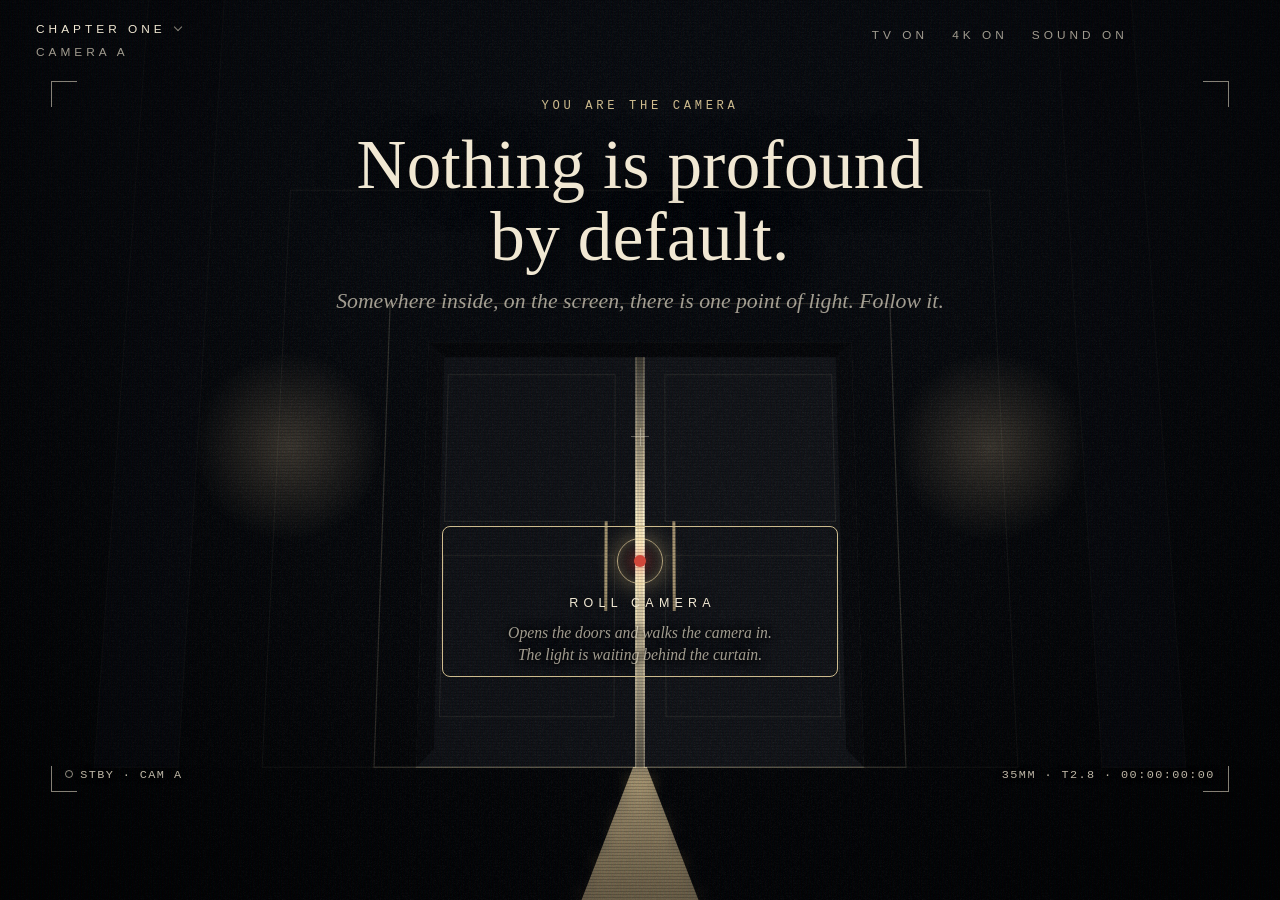
==== commit 27c560a8: "Fix overlapping text and buttons on phones Smaller type on phones, header kept on one line, Chapter " ====
--- a/index.html
+++ b/index.html
@@ -101,10 +101,25 @@
 .cue.on{opacity:1;visibility:visible;transition:opacity 1.2s var(--ease),visibility 0s}
 noscript{position:fixed;inset:0;display:grid;place-items:center;text-align:center;padding:2rem;font-family:var(--serif);font-size:1.4rem}
 @media (max-width:640px){
-  .top{font-size:.66rem;letter-spacing:.26em}
-  .top button{padding:10px 6px;letter-spacing:.2em}
+  .top{font-size:.6rem;letter-spacing:.18em;padding-left:16px;padding-right:12px}
+  .top .left,.top .left b,.top button{white-space:nowrap}
+  .top .right{flex-wrap:nowrap;gap:2px}
+  .top button{font-size:.6rem;letter-spacing:.12em;padding:10px 4px}
   .top .left .scn{display:none}
-  #vf .info{font-size:.66rem;letter-spacing:.06em}
+  #vf .info{font-size:.58rem;letter-spacing:.06em;transition:opacity .8s}
+  body:has(#act.on) #vf .info{opacity:0}
+  #prog{font-size:.6rem;letter-spacing:.22em}
+  #intro .eyebrow{font-size:.66rem}
+  #cta .t1{font-size:.7rem}
+  /* phone: the take card sits at the bottom, the spoken lines above it, the hold cue above them */
+  #act{bottom:calc(max(16px,env(safe-area-inset-bottom)) + 38px);gap:8px}
+  #act .tag{font-size:.62rem;letter-spacing:.2em}
+  #act p{font-size:.92rem;line-height:1.35}
+  #actBtn{font-size:.68rem;letter-spacing:.34em;padding:12px 18px 12px calc(18px + .34em)}
+  .line.sub{bottom:calc(max(16px,env(safe-area-inset-bottom)) + 182px)}
+  .line.std{bottom:calc(max(16px,env(safe-area-inset-bottom)) + 186px)}
+  .line.final{bottom:calc(max(16px,env(safe-area-inset-bottom)) + 272px)}
+  .cue{bottom:calc(max(16px,env(safe-area-inset-bottom)) + 288px);font-size:.95rem}
 }
 @media (prefers-reduced-motion:reduce){#cta .ring{animation:none}body.rec #vf .dot{animation:none}}
 </style>
@@ -1062,6 +1077,7 @@
 .chapnav a{display:block;padding:10px 14px;font-size:.72rem;letter-spacing:.34em;text-transform:uppercase;text-decoration:none;color:rgba(241,232,211,.62);white-space:nowrap;transition:color .5s}
 .chapnav a:hover,.chapnav a:focus-visible{color:#f1e8d3;outline:none}
 .chapnav a.cur{color:#cdbb8e}
+@media (max-width:640px){.chapnav a{font-size:.62rem;letter-spacing:.24em}}
 </style>
 <script>
 (()=>{
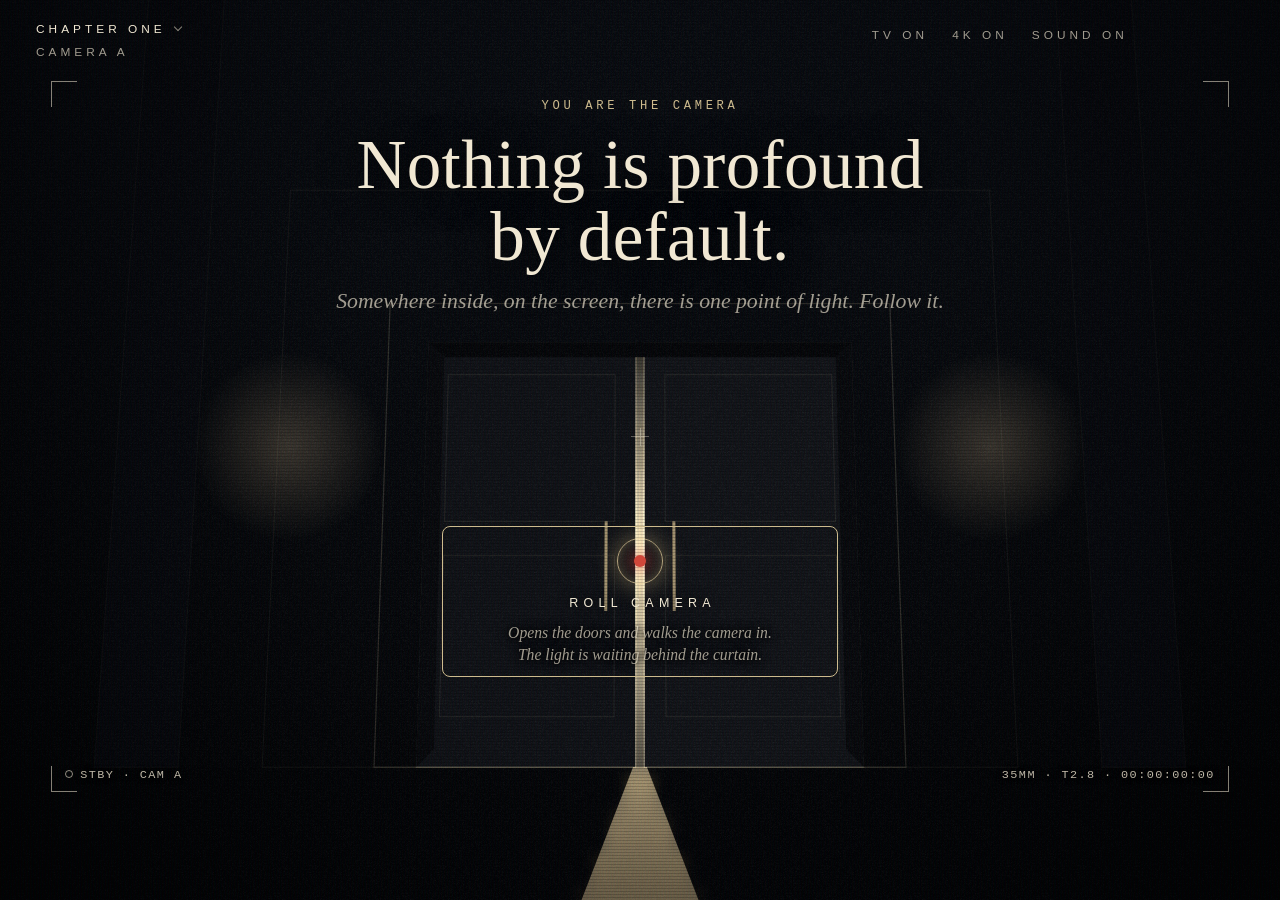
==== commit 4b6da113: "Phones: smaller text, no focus box on Roll camera Chapter One captions, take card and ending text on" ====
--- a/index.html
+++ b/index.html
@@ -111,6 +111,7 @@
   #prog{font-size:.6rem;letter-spacing:.22em}
   #intro .eyebrow{font-size:.66rem}
   #cta .t1{font-size:.7rem}
+  #cta:focus-visible{outline:none}
   /* phone: the take card sits at the bottom, the spoken lines above it, the hold cue above them */
   #act{bottom:calc(max(16px,env(safe-area-inset-bottom)) + 38px);gap:8px}
   #act .tag{font-size:.62rem;letter-spacing:.2em}
@@ -120,6 +121,13 @@
   .line.std{bottom:calc(max(16px,env(safe-area-inset-bottom)) + 186px)}
   .line.final{bottom:calc(max(16px,env(safe-area-inset-bottom)) + 272px)}
   .cue{bottom:calc(max(16px,env(safe-area-inset-bottom)) + 288px);font-size:.95rem}
+  .line.sub{font-size:1.02rem;line-height:1.32}
+  .line.std{font-size:.9rem;line-height:1.4}
+  .line.final{font-size:1.2rem;line-height:1.26}
+  #act p{font-size:.86rem}
+  #intro h1{font-size:1.9rem}
+  #intro p{font-size:.95rem}
+  #cta .t2{font-size:.88rem}
 }
 @media (prefers-reduced-motion:reduce){#cta .ring{animation:none}body.rec #vf .dot{animation:none}}
 </style>
